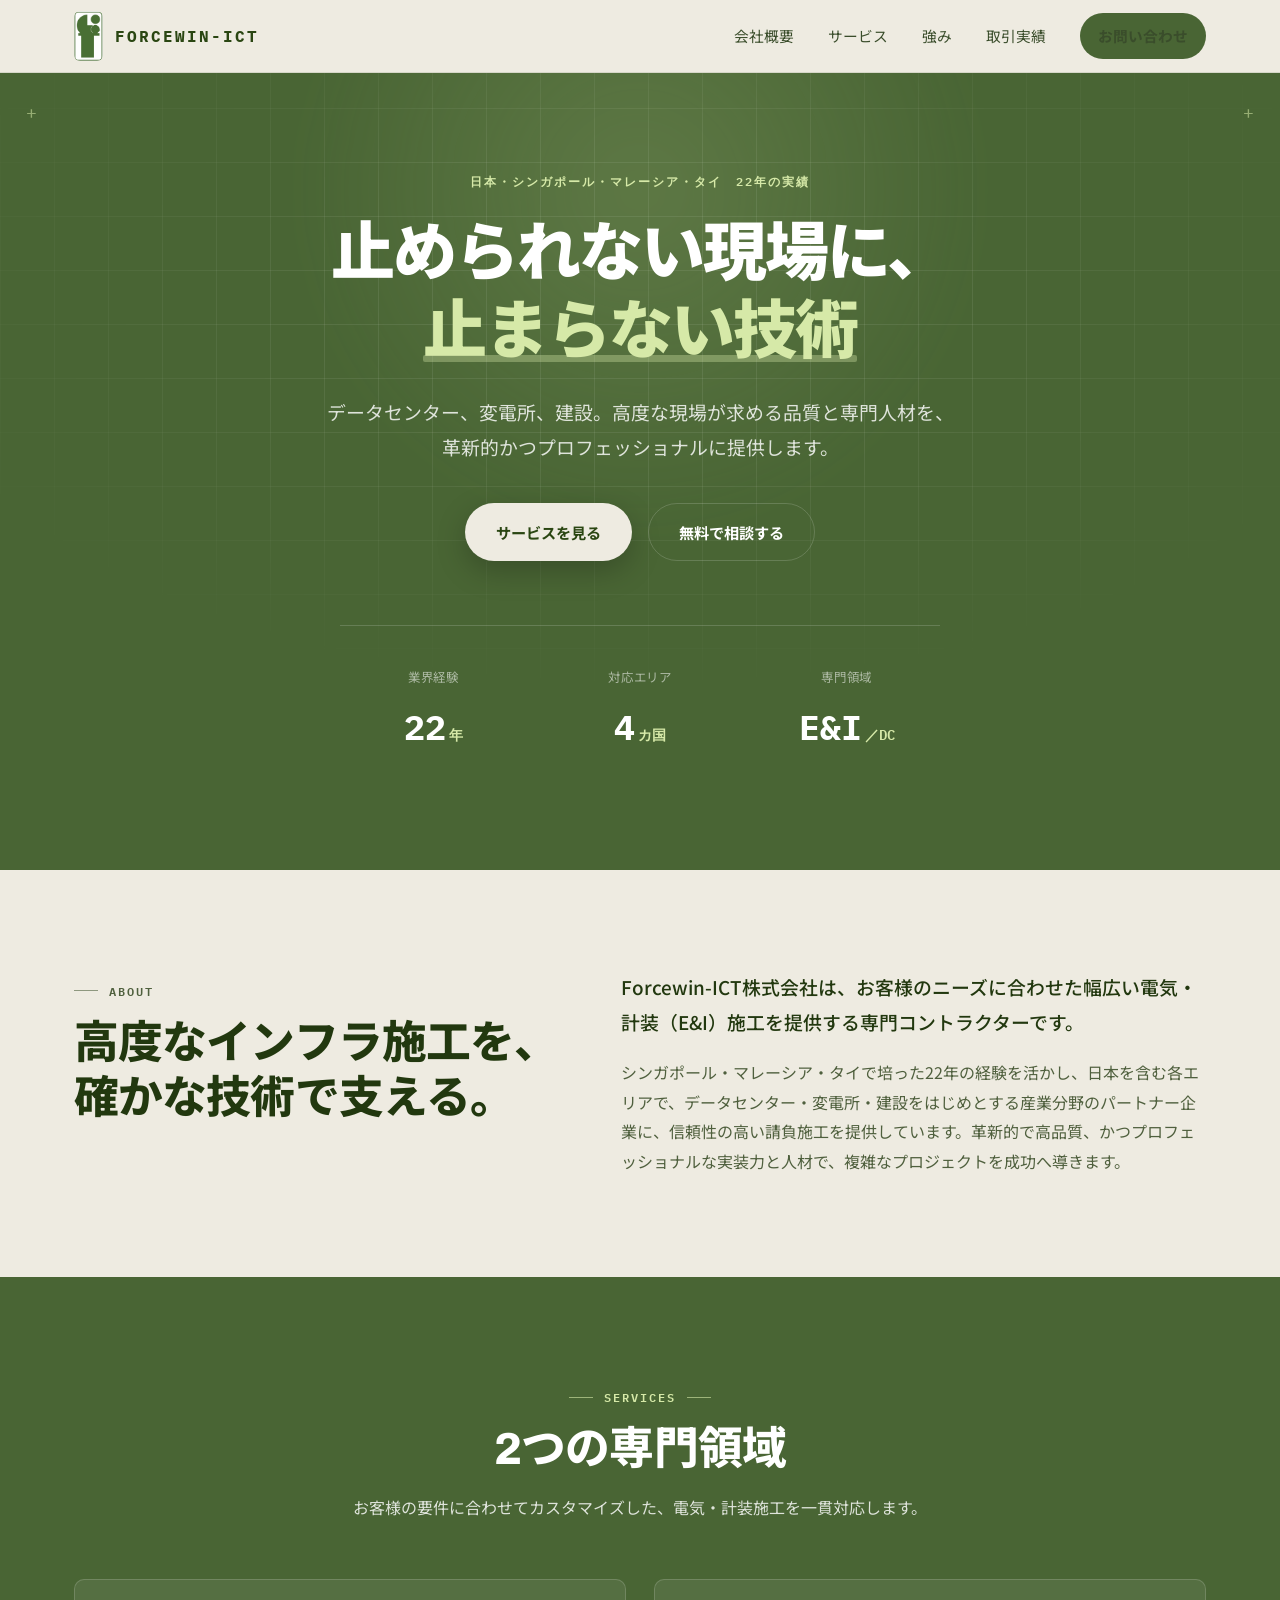
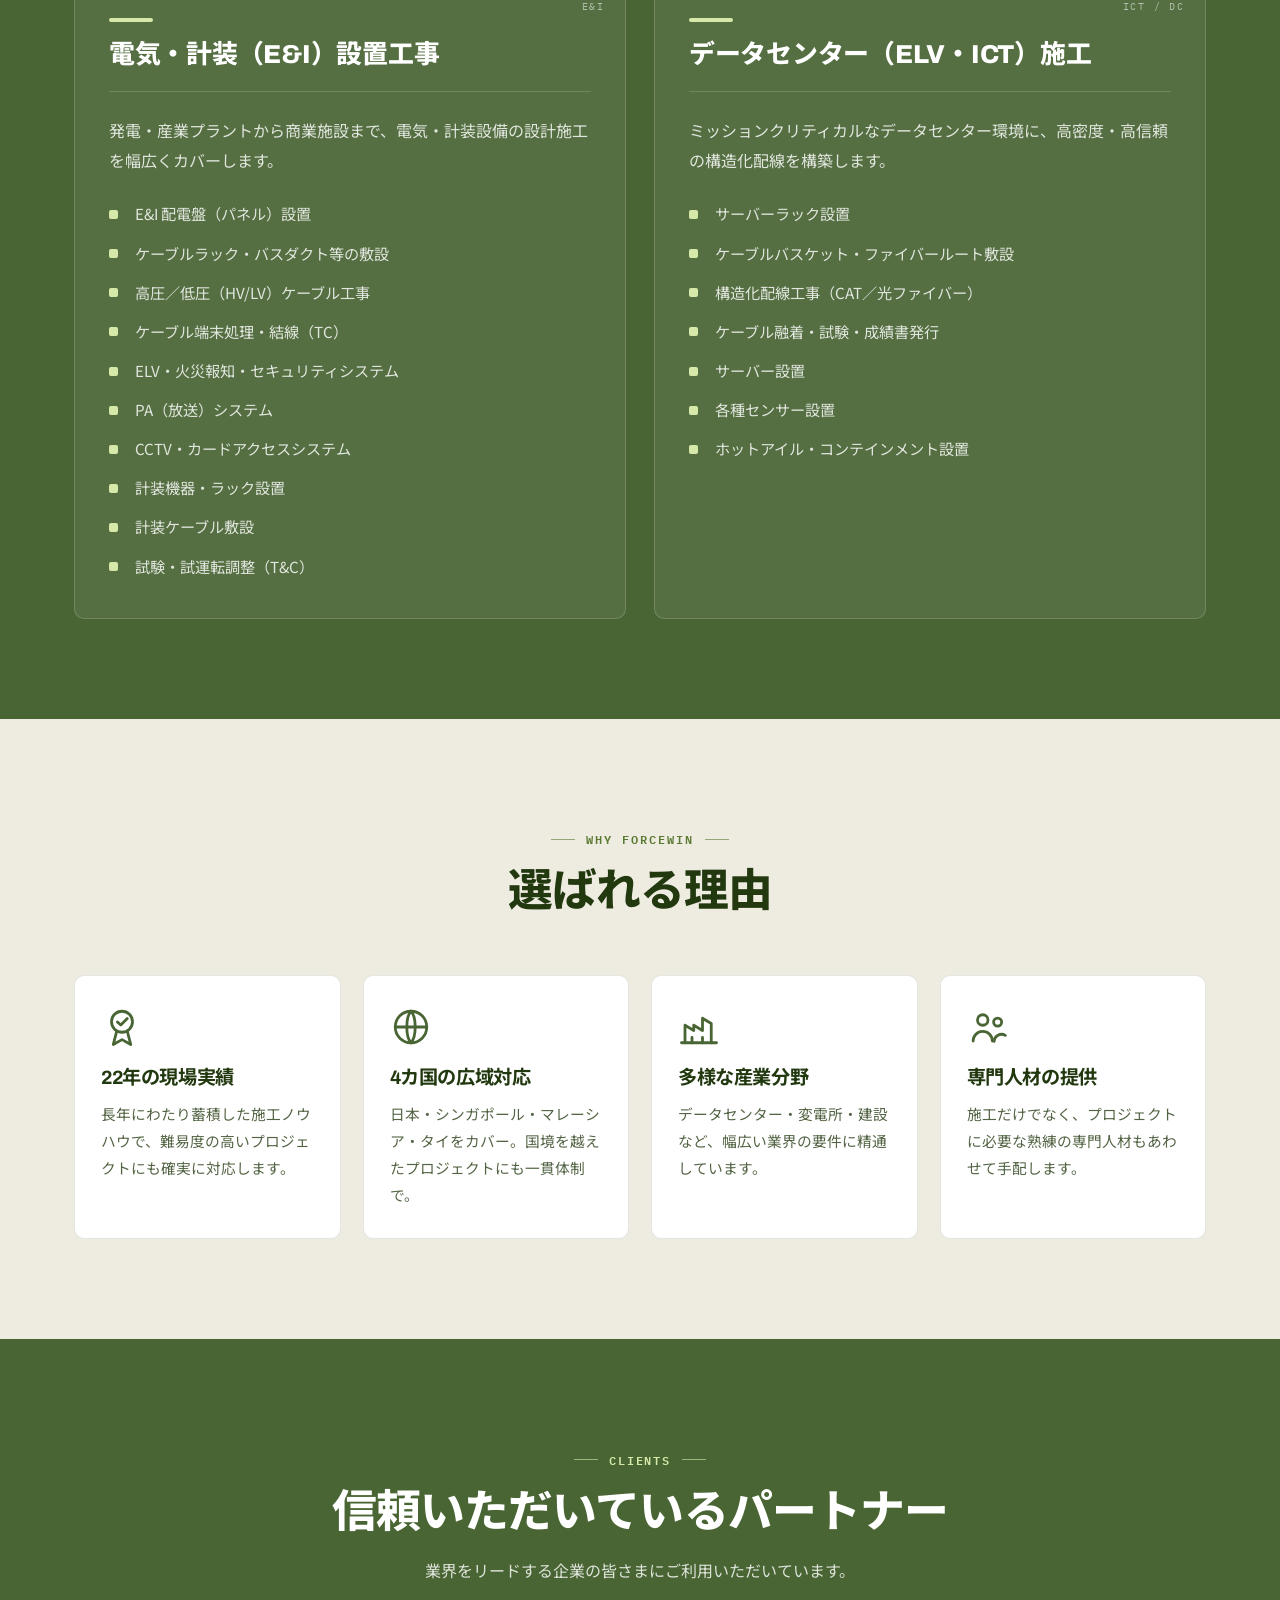
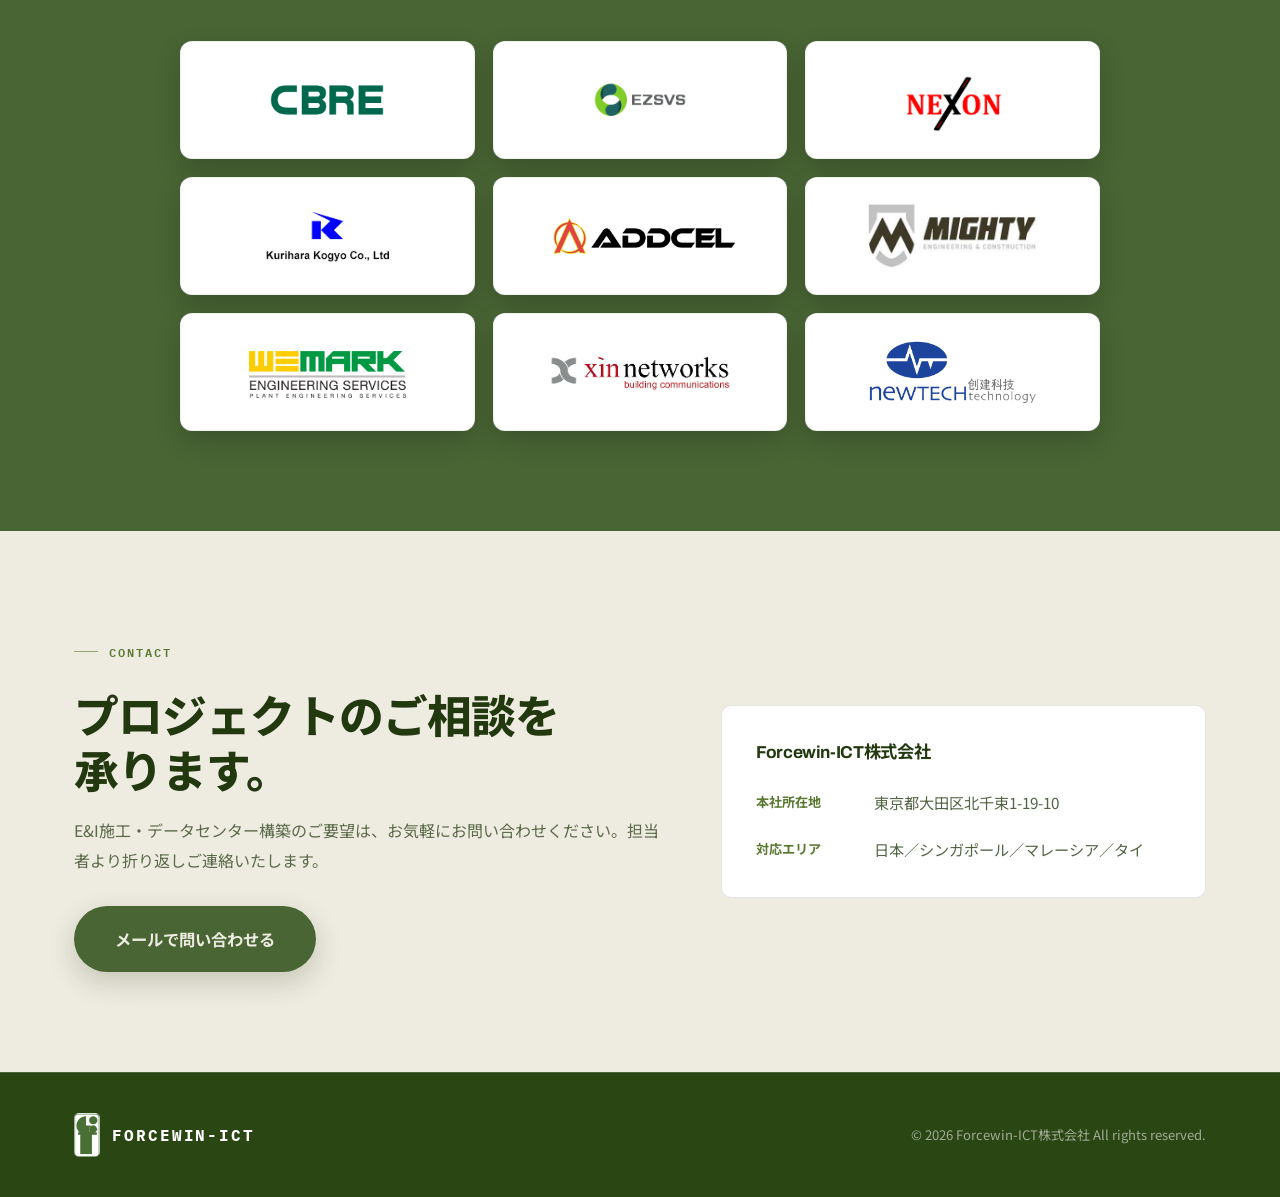
==== docs/index.html @ 09395b2f "サイト本体を docs/ に移動（Pages公開元の分離） - サイト一式（index.html / CNAME / robots.txt / sitemap.xml / .nojekyll / as" ====
<!DOCTYPE html>
<html lang="ja">
<head>
<meta charset="UTF-8" />
<meta name="viewport" content="width=device-width, initial-scale=1.0" />
<title>Forcewin｜電気・計装（E&I）／データセンター施工 - 信頼の電気計装ソリューション</title>
<meta name="description" content="Forcewin-ICT株式会社は、日本・シンガポール・マレーシア・タイで事業を展開する、22年の実績を持つ電気・計装（E&I）専門コントラクター。データセンター、変電所、建設分野に高品質な施工と人材を提供します。" />
<meta name="theme-color" content="#eeebe1" />
<link rel="icon" type="image/png" href="assets/img/favicon.png" />

<!-- Open Graph -->
<meta property="og:type" content="website" />
<meta property="og:title" content="Forcewin｜電気・計装（E&I）／データセンター施工" />
<meta property="og:description" content="22年の実績。シンガポール・マレーシア・タイで信頼される電気・計装（E&I）／データセンター施工パートナー。" />
<meta property="og:locale" content="ja_JP" />
<meta property="og:url" content="https://forcewin-ict.jp/" />
<link rel="canonical" href="https://forcewin-ict.jp/" />

<link rel="preconnect" href="https://fonts.googleapis.com" />
<link rel="preconnect" href="https://fonts.gstatic.com" crossorigin />
<link href="https://fonts.googleapis.com/css2?family=Archivo:wght@600;700;800;900&family=IBM+Plex+Mono:wght@400;500;600&family=Noto+Sans+JP:wght@400;500;700;900&display=swap" rel="stylesheet" />
<link rel="stylesheet" href="assets/css/styles.css" />
</head>
<body>

<!-- Header -->
<header class="site-header" id="siteHeader">
  <div class="container header-inner">
    <a href="#top" class="brand" aria-label="Forcewin-ICT株式会社 ホーム">
      <img class="brand-logo" src="assets/img/logo.png" alt="" aria-hidden="true" />
      <span class="brand-text">FORCEWIN-ICT</span>
    </a>
    <nav class="nav" aria-label="メインナビゲーション">
      <a href="#about">会社概要</a>
      <a href="#services">サービス</a>
      <a href="#strengths">強み</a>
      <a href="#clients">取引実績</a>
      <a href="#contact" class="nav-cta">お問い合わせ</a>
    </nav>
    <button class="menu-toggle" id="menuToggle" aria-label="メニューを開く" aria-expanded="false">
      <span></span><span></span><span></span>
    </button>
  </div>
  <nav class="mobile-nav" id="mobileNav" aria-label="モバイルナビゲーション">
    <a href="#about">会社概要</a>
    <a href="#services">サービス</a>
    <a href="#strengths">強み</a>
    <a href="#clients">取引実績</a>
    <a href="#contact">お問い合わせ</a>
  </nav>
</header>

<main id="top">

  <!-- Hero -->
  <section class="hero">
    <div class="hero-grid" aria-hidden="true"></div>
    <div class="hero-glow" aria-hidden="true"></div>
    <div class="container hero-inner">
      <p class="eyebrow reveal">日本・シンガポール・マレーシア・タイ　22年の実績</p>
      <h1 class="reveal">止められない現場に、<br><span class="accent">止まらない技術</span></h1>
      <p class="hero-lead reveal">データセンター、変電所、建設。高度な現場が求める品質と専門人材を、革新的かつプロフェッショナルに提供します。</p>
      <div class="hero-actions reveal">
        <a href="#services" class="btn btn-primary">サービスを見る</a>
        <a href="#contact" class="btn btn-ghost">無料で相談する</a>
      </div>
      <dl class="hero-stats reveal">
        <div><dt>業界経験</dt><dd><span data-count="22">0</span><small>年</small></dd></div>
        <div><dt>対応エリア</dt><dd><span data-count="4">0</span><small>カ国</small></dd></div>
        <div><dt>専門領域</dt><dd>E&amp;I<small>／DC</small></dd></div>
      </dl>
    </div>
  </section>

  <!-- About -->
  <section class="section section-cream" id="about">
    <div class="container about-grid">
      <div class="reveal">
        <p class="section-label">About</p>
        <h2>高度なインフラ施工を、<br>確かな技術で支える。</h2>
      </div>
      <div class="reveal">
        <p class="lead-text">Forcewin-ICT株式会社は、お客様のニーズに合わせた幅広い電気・計装（E&amp;I）施工を提供する専門コントラクターです。</p>
        <p>シンガポール・マレーシア・タイで培った22年の経験を活かし、日本を含む各エリアで、データセンター・変電所・建設をはじめとする産業分野のパートナー企業に、信頼性の高い請負施工を提供しています。革新的で高品質、かつプロフェッショナルな実装力と人材で、複雑なプロジェクトを成功へ導きます。</p>
      </div>
    </div>
  </section>

  <!-- Services -->
  <section class="section" id="services">
    <div class="container">
      <div class="section-head reveal">
        <p class="section-label">Services</p>
        <h2>2つの専門領域</h2>
        <p class="section-sub">お客様の要件に合わせてカスタマイズした、電気・計装施工を一貫対応します。</p>
      </div>

      <div class="services-grid">
        <article class="service-card reveal" data-tag="E&amp;I">
          <div class="service-head">
            <h3>電気・計装（E&amp;I）設置工事</h3>
          </div>
          <p class="service-desc">発電・産業プラントから商業施設まで、電気・計装設備の設計施工を幅広くカバーします。</p>
          <ul class="feature-list">
            <li>E&amp;I 配電盤（パネル）設置</li>
            <li>ケーブルラック・バスダクト等の敷設</li>
            <li>高圧／低圧（HV/LV）ケーブル工事</li>
            <li>ケーブル端末処理・結線（TC）</li>
            <li>ELV・火災報知・セキュリティシステム</li>
            <li>PA（放送）システム</li>
            <li>CCTV・カードアクセスシステム</li>
            <li>計装機器・ラック設置</li>
            <li>計装ケーブル敷設</li>
            <li>試験・試運転調整（T&amp;C）</li>
          </ul>
        </article>

        <article class="service-card reveal" data-tag="ICT / DC">
          <div class="service-head">
            <h3>データセンター（ELV・ICT）施工</h3>
          </div>
          <p class="service-desc">ミッションクリティカルなデータセンター環境に、高密度・高信頼の構造化配線を構築します。</p>
          <ul class="feature-list">
            <li>サーバーラック設置</li>
            <li>ケーブルバスケット・ファイバールート敷設</li>
            <li>構造化配線工事（CAT／光ファイバー）</li>
            <li>ケーブル融着・試験・成績書発行</li>
            <li>サーバー設置</li>
            <li>各種センサー設置</li>
            <li>ホットアイル・コンテインメント設置</li>
          </ul>
        </article>
      </div>
    </div>
  </section>

  <!-- Strengths -->
  <section class="section section-cream" id="strengths">
    <div class="container">
      <div class="section-head reveal">
        <p class="section-label">Why Forcewin</p>
        <h2>選ばれる理由</h2>
      </div>
      <div class="strength-grid">
        <div class="strength-card reveal">
          <span class="strength-icon" aria-hidden="true">
            <svg viewBox="0 0 24 24" fill="none" stroke="currentColor" stroke-width="1.6" stroke-linecap="round" stroke-linejoin="round">
              <circle cx="12" cy="9" r="6"/>
              <path d="M9 14.4 7 22l5-2.8L17 22l-2-7.6"/>
              <path d="M9.4 9.1l1.9 1.8L15 7.2"/>
            </svg>
          </span>
          <h3>22年の現場実績</h3>
          <p>長年にわたり蓄積した施工ノウハウで、難易度の高いプロジェクトにも確実に対応します。</p>
        </div>
        <div class="strength-card reveal">
          <span class="strength-icon" aria-hidden="true">
            <svg viewBox="0 0 24 24" fill="none" stroke="currentColor" stroke-width="1.6" stroke-linecap="round" stroke-linejoin="round">
              <circle cx="12" cy="12" r="9"/>
              <path d="M3 12h18"/>
              <path d="M12 3c3.2 3.4 3.2 14.6 0 18M12 3c-3.2 3.4-3.2 14.6 0 18"/>
            </svg>
          </span>
          <h3>4カ国の広域対応</h3>
          <p>日本・シンガポール・マレーシア・タイをカバー。国境を越えたプロジェクトにも一貫体制で。</p>
        </div>
        <div class="strength-card reveal">
          <span class="strength-icon" aria-hidden="true">
            <svg viewBox="0 0 24 24" fill="none" stroke="currentColor" stroke-width="1.6" stroke-linecap="round" stroke-linejoin="round">
              <path d="M2 21h20"/>
              <path d="M4 21V11l5 3V11l5 3V7l5 3v11"/>
              <path d="M8 21v-3M14 21v-3"/>
            </svg>
          </span>
          <h3>多様な産業分野</h3>
          <p>データセンター・変電所・建設など、幅広い業界の要件に精通しています。</p>
        </div>
        <div class="strength-card reveal">
          <span class="strength-icon" aria-hidden="true">
            <svg viewBox="0 0 24 24" fill="none" stroke="currentColor" stroke-width="1.6" stroke-linecap="round" stroke-linejoin="round">
              <circle cx="9" cy="8" r="3"/>
              <path d="M3.5 20a5.5 5.5 0 0 1 11 0"/>
              <circle cx="17.5" cy="9.2" r="2.3"/>
              <path d="M15.5 20.2a4.2 4.2 0 0 1 6.4-3.4"/>
            </svg>
          </span>
          <h3>専門人材の提供</h3>
          <p>施工だけでなく、プロジェクトに必要な熟練の専門人材もあわせて手配します。</p>
        </div>
      </div>
    </div>
  </section>

  <!-- Clients -->
  <section class="section" id="clients">
    <div class="container">
      <div class="section-head reveal">
        <p class="section-label">Clients</p>
        <h2>信頼いただいているパートナー</h2>
        <p class="section-sub">業界をリードする企業の皆さまにご利用いただいています。</p>
      </div>
      <ul class="client-grid reveal">
        <li><img src="assets/img/clients/cbre.jpg" alt="CBRE" loading="lazy" /></li>
        <li><img src="assets/img/clients/ezsvs.png" alt="EZSVS" loading="lazy" /></li>
        <li><img src="assets/img/clients/nexon.png" alt="Nexon Engineering" loading="lazy" /></li>
        <li><img src="assets/img/clients/kurihara.png" alt="Kurihara" loading="lazy" /></li>
        <li><img src="assets/img/clients/addcel.webp" alt="Addcel" loading="lazy" /></li>
        <li><img src="assets/img/clients/mighty.jpeg" alt="Mighty Engineering Construction" loading="lazy" /></li>
        <li><img src="assets/img/clients/logo-engineering.png" alt="Logo Engineering" loading="lazy" /></li>
        <li><img src="assets/img/clients/xin-networks.png" alt="Xin Networks" loading="lazy" /></li>
        <li><img src="assets/img/clients/newtech.png" alt="NewTech Technology" loading="lazy" /></li>
      </ul>
    </div>
  </section>

  <!-- CTA / Contact -->
  <section class="section section-cream" id="contact">
    <div class="container cta-inner">
      <div class="reveal">
        <p class="section-label">Contact</p>
        <h2>プロジェクトのご相談を<br>承ります。</h2>
        <p class="section-sub">E&amp;I施工・データセンター構築のご要望は、お気軽にお問い合わせください。担当者より折り返しご連絡いたします。</p>
        <a href="mailto:info@forcewin.com.sg" class="btn btn-primary btn-lg">メールで問い合わせる</a>
      </div>
      <div class="company-card reveal">
        <h3>Forcewin-ICT株式会社</h3>
        <dl class="info-list">
          <div><dt>本社所在地</dt><dd>東京都大田区北千束1-19-10</dd></div>
          <div><dt>対応エリア</dt><dd>日本／シンガポール／マレーシア／タイ</dd></div>
        </dl>
      </div>
    </div>
  </section>

</main>

<footer class="site-footer">
  <div class="container footer-inner">
    <div class="brand brand-footer">
      <img class="brand-logo brand-logo-sm" src="assets/img/logo.png" alt="" aria-hidden="true" />
      <span class="brand-text">FORCEWIN-ICT</span>
    </div>
    <p class="copyright">© <span id="year"></span> Forcewin-ICT株式会社 All rights reserved.</p>
  </div>
</footer>

<script src="assets/js/script.js"></script>
</body>
</html>
---- docs/assets/css/styles.css ----
/* ===== Forcewin ICT — green theme (matches original #496534) ===== */
:root{
  --bg:#496534;            /* original site background green */
  --bg-soft:#3d5429;       /* darker green — alternating sections */
  --bg-deep:#2a4612;       /* deepest green (original tertiary) */
  --surface:rgba(255,255,255,.07);
  --surface-hover:rgba(255,255,255,.11);
  --ink:#ffffff;
  --ink-soft:rgba(255,255,255,.82);
  --ink-dim:rgba(255,255,255,.55);
  --line:rgba(255,255,255,.16);
  --cream:#eeebe1;
  --accent:#d6e9a8;        /* light lime accent */
  --accent-ink:#2a4612;    /* dark green text on cream buttons */
  --accent-glow:rgba(214,233,168,.30);
  --maxw:1180px;
  --radius:10px;
  --ease:cubic-bezier(.22,.61,.36,1);
  --font-display:"Archivo","Noto Sans JP",sans-serif;
  --font-mono:"IBM Plex Mono",ui-monospace,monospace;
  --font-body:"Noto Sans JP",system-ui,-apple-system,sans-serif;
}

*{box-sizing:border-box;margin:0;padding:0}
html{scroll-behavior:smooth}
body{
  font-family:var(--font-body);
  background:var(--bg);
  color:var(--ink);
  line-height:1.85;
  -webkit-font-smoothing:antialiased;
  overflow-x:hidden;
}
a{color:inherit;text-decoration:none}
img{max-width:100%;display:block}

.container{max-width:var(--maxw);margin:0 auto;padding:0 24px}

h1,h2,h3{font-family:var(--font-display);line-height:1.22;font-weight:800;letter-spacing:-.02em}
h2{font-size:clamp(1.8rem,3.6vw,2.8rem)}
h3{font-size:1.2rem;font-weight:700}

.accent{color:var(--accent)}

/* ---------- Brand logo (real image, white background) ---------- */
.brand-logo{
  height:50px;width:auto;flex:none;display:block;
  background:#fff;border-radius:6px;
}
.brand-logo-sm{height:44px;border-radius:5px}

/* ---------- Header ---------- */
.site-header{
  position:fixed;top:0;left:0;right:0;z-index:100;
  background:var(--cream);
  border-bottom:1px solid rgba(42,70,18,.12);
  transition:box-shadow .35s var(--ease);
}
.site-header.scrolled{box-shadow:0 6px 24px rgba(0,0,0,.16)}
/* header sits on cream → nav uses dark green for contrast */
.site-header .brand-text{color:#2a4612}
.site-header .brand-text small{color:#496534}
.header-inner{display:flex;align-items:center;justify-content:space-between;height:72px}
.brand{display:flex;align-items:center;gap:12px}
.brand-text{
  font-family:var(--font-mono);font-weight:700;font-size:1.02rem;
  letter-spacing:.12em;line-height:1;color:var(--ink);white-space:nowrap;
}

.nav{display:flex;align-items:center;gap:34px}
.nav a{font-size:.92rem;color:#3a4d2b;transition:color .2s;position:relative}
.nav a:not(.nav-cta)::after{
  content:"";position:absolute;left:0;bottom:-6px;width:0;height:2px;
  background:#496534;transition:width .3s var(--ease);
}
.nav a:not(.nav-cta):hover{color:#1f3a0e}
.nav a:not(.nav-cta):hover::after{width:100%}
.nav-cta{
  background:#496534;color:var(--cream);font-weight:700;
  padding:9px 18px;border-radius:999px;transition:transform .2s,box-shadow .2s,background .2s;
}
.nav-cta:hover{transform:translateY(-2px);background:#3a5320;box-shadow:0 8px 22px rgba(42,70,18,.3)}

.menu-toggle{display:none;flex-direction:column;gap:5px;background:none;border:0;cursor:pointer;padding:8px}
.menu-toggle span{width:24px;height:2px;background:#2a4612;transition:.3s var(--ease)}
.menu-toggle[aria-expanded="true"] span:nth-child(1){transform:translateY(7px) rotate(45deg)}
.menu-toggle[aria-expanded="true"] span:nth-child(2){opacity:0}
.menu-toggle[aria-expanded="true"] span:nth-child(3){transform:translateY(-7px) rotate(-45deg)}

.mobile-nav{
  display:none;flex-direction:column;background:var(--cream);
  border-top:1px solid rgba(42,70,18,.12);overflow:hidden;max-height:0;transition:max-height .4s var(--ease);
}
.mobile-nav.open{max-height:340px}
.mobile-nav a{padding:16px 24px;border-bottom:1px solid rgba(42,70,18,.1);color:#2a4612}

/* ---------- Hero ---------- */
.hero{position:relative;padding:170px 0 110px;overflow:hidden}
.hero-grid{
  position:absolute;inset:0;
  background-image:linear-gradient(var(--line) 1px,transparent 1px),
                   linear-gradient(90deg,var(--line) 1px,transparent 1px);
  background-size:54px 54px;
  mask-image:radial-gradient(ellipse 80% 60% at 50% 35%,#000 30%,transparent 75%);
  opacity:.5;
}
.hero-glow{
  position:absolute;top:-200px;left:50%;transform:translateX(-50%);
  width:780px;height:780px;border-radius:50%;
  background:radial-gradient(circle,rgba(214,233,168,.22),transparent 62%);
  filter:blur(34px);opacity:.7;pointer-events:none;
}
.hero-inner{position:relative;text-align:center;max-width:880px}
.eyebrow{
  font-family:var(--font-mono);letter-spacing:.16em;font-size:.78rem;
  color:var(--accent);text-transform:uppercase;margin-bottom:22px;font-weight:600;
}
.hero h1{font-size:clamp(2.1rem,6vw,4rem);margin-bottom:24px}
.hero-lead{color:var(--ink-soft);font-size:clamp(1rem,1.8vw,1.18rem);max-width:640px;margin:0 auto 38px}
.hero-actions{display:flex;gap:16px;justify-content:center;flex-wrap:wrap;margin-bottom:64px}

.btn{
  display:inline-flex;align-items:center;justify-content:center;
  padding:14px 30px;border-radius:999px;font-weight:700;font-size:.95rem;
  transition:transform .2s var(--ease),box-shadow .2s,background .2s;cursor:pointer;border:1px solid transparent;
}
.btn-primary{background:var(--cream);color:var(--accent-ink);box-shadow:0 10px 30px rgba(0,0,0,.22)}
.btn-primary:hover{transform:translateY(-3px);box-shadow:0 16px 40px rgba(0,0,0,.32)}
.btn-ghost{border-color:var(--line);color:var(--ink)}
.btn-ghost:hover{border-color:var(--accent);color:var(--accent);transform:translateY(-3px)}
.btn-lg{padding:17px 40px;font-size:1.02rem}

.hero-stats{
  display:grid;grid-template-columns:repeat(3,1fr);gap:20px;
  max-width:600px;margin:0 auto;padding-top:40px;border-top:1px solid var(--line);
}
.hero-stats dt{font-size:.78rem;color:var(--ink-dim);letter-spacing:.06em;margin-bottom:6px}
.hero-stats dd{font-family:var(--font-mono);font-size:2.2rem;font-weight:700;color:var(--ink)}
.hero-stats dd small{font-size:.9rem;color:var(--accent);margin-left:3px;font-weight:600}

/* ---------- Sections ---------- */
.section{padding:100px 0}
.section-dark{background:var(--bg-soft)}
.section-label{
  font-family:var(--font-mono);letter-spacing:.16em;text-transform:uppercase;
  font-size:.76rem;color:var(--accent);font-weight:600;margin-bottom:14px;
}
.section-head{max-width:680px;margin:0 auto 56px;text-align:center}
.section-sub{color:var(--ink-soft);margin-top:16px}

.about-grid{display:grid;grid-template-columns:1fr 1.2fr;gap:60px;align-items:start}
.lead-text{font-size:1.18rem;font-weight:500;color:var(--ink);margin-bottom:18px}
.about-grid p:not(.lead-text){color:var(--ink-soft)}

/* ---------- Services ---------- */
.services-grid{display:grid;grid-template-columns:1fr 1fr;gap:28px}
.service-card{
  background:var(--surface);border:1px solid var(--line);border-radius:var(--radius);
  padding:38px 34px;transition:transform .35s var(--ease),border-color .35s,box-shadow .35s,background .35s;
  position:relative;overflow:hidden;
}
.service-card::before{
  content:"";position:absolute;top:0;left:0;right:0;height:3px;
  background:var(--accent);transform:scaleX(0);transform-origin:left;
  transition:transform .4s var(--ease);
}
.service-card:hover{transform:translateY(-6px);border-color:rgba(255,255,255,.34);background:var(--surface-hover);box-shadow:0 24px 50px rgba(0,0,0,.3)}
.service-card:hover::before{transform:scaleX(1)}
.service-head{position:relative;margin-bottom:24px;padding-bottom:20px;border-bottom:1px solid var(--line)}
.service-head::before{
  content:"";display:block;width:44px;height:4px;border-radius:2px;
  background:var(--accent);margin-bottom:16px;
}
.service-card h3{
  font-family:var(--font-display);font-size:clamp(1.32rem,2.3vw,1.62rem);
  font-weight:800;line-height:1.3;letter-spacing:-.01em;color:var(--ink);
}
.service-num{
  font-family:var(--font-mono);font-size:1.4rem;font-weight:700;color:var(--accent);
  border:1px solid var(--line);border-radius:10px;width:50px;height:50px;flex:none;
  display:flex;align-items:center;justify-content:center;
}
.service-desc{color:var(--ink-soft);margin-bottom:24px}
.feature-list{list-style:none;display:grid;gap:11px}
.feature-list li{position:relative;padding-left:26px;color:var(--ink-soft);font-size:.95rem}
.feature-list li::before{
  content:"";position:absolute;left:0;top:.7em;width:9px;height:9px;border-radius:2px;
  background:var(--accent);
}

/* ---------- Strengths ---------- */
.strength-grid{display:grid;grid-template-columns:repeat(4,1fr);gap:22px}
.strength-card{
  background:var(--surface);border:1px solid var(--line);border-radius:var(--radius);padding:30px 26px;
  transition:transform .3s var(--ease),border-color .3s,background .3s;
}
.strength-card:hover{transform:translateY(-5px);border-color:rgba(255,255,255,.32);background:var(--surface-hover)}
.strength-icon{display:block;margin-bottom:18px;color:#496534}
.strength-icon svg{width:42px;height:42px;display:block}
.strength-card h3{margin-bottom:10px}
.strength-card p{color:var(--ink-soft);font-size:.92rem}

/* ---------- Clients (logos on white tiles) ---------- */
.client-grid{
  list-style:none;display:grid;grid-template-columns:repeat(3,1fr);gap:18px;max-width:920px;margin:0 auto;
}
.client-grid li{
  background:#ffffff;border-radius:12px;padding:26px 22px;height:118px;
  display:flex;align-items:center;justify-content:center;
  box-shadow:0 10px 26px rgba(0,0,0,.18);transition:transform .3s var(--ease),box-shadow .3s;
}
.client-grid li:hover{transform:translateY(-4px);box-shadow:0 16px 34px rgba(0,0,0,.26)}
.client-grid img{max-height:64px;max-width:78%;width:auto;object-fit:contain;filter:saturate(1)}

/* ---------- CTA ---------- */
.section-cta{
  background:linear-gradient(180deg,var(--bg-soft),var(--bg-deep));
}
.cta-inner{display:grid;grid-template-columns:1.1fr .9fr;gap:54px;align-items:center}
.cta-inner h2{margin:14px 0 16px}
.cta-inner .section-sub{margin-bottom:30px}
.company-card{
  background:var(--surface);border:1px solid var(--line);border-radius:var(--radius);padding:34px;
}
.company-card h3{margin-bottom:22px;font-size:1.08rem;line-height:1.5}
.info-list{display:grid;gap:18px}
.info-list div{display:grid;grid-template-columns:104px 1fr;gap:14px;align-items:start}
.info-list dt{color:var(--accent);font-size:.82rem;font-weight:700;padding-top:2px}
.info-list dd{color:var(--ink-soft);font-size:.95rem}

/* ---------- Footer ---------- */
.site-footer{border-top:1px solid var(--line);padding:40px 0;background:var(--bg-deep)}
.footer-inner{display:flex;align-items:center;justify-content:space-between;gap:20px;flex-wrap:wrap}
.copyright{color:var(--ink-dim);font-size:.82rem}

/* ---------- Reveal animation ---------- */
.reveal{opacity:0;transform:translateY(28px);transition:opacity .7s var(--ease),transform .7s var(--ease)}
.reveal.in{opacity:1;transform:none}

/* ---------- Responsive ---------- */
@media (max-width:900px){
  .nav{display:none}
  .menu-toggle{display:flex}
  .mobile-nav{display:flex}
  .about-grid{grid-template-columns:1fr;gap:24px}
  .services-grid{grid-template-columns:1fr}
  .strength-grid{grid-template-columns:1fr 1fr}
  .client-grid{grid-template-columns:1fr 1fr}
  .cta-inner{grid-template-columns:1fr;gap:34px}
}
@media (max-width:560px){
  .section{padding:72px 0}
  .hero{padding:140px 0 80px}
  .strength-grid,.client-grid{grid-template-columns:1fr 1fr}
  .hero-stats{gap:10px}
  .hero-stats dd{font-size:1.7rem}
  .info-list div{grid-template-columns:1fr}
}

@media (prefers-reduced-motion:reduce){
  *{scroll-behavior:auto !important}
  .reveal{opacity:1;transform:none;transition:none}
}

/* ===== Engineering-schematic detail layer ===== */

/* blueprint-style label with technical ticks */
.section-label{display:inline-flex;align-items:center;gap:11px}
.section-label::before{content:"";width:24px;height:1px;background:currentColor;opacity:.6}
.section-head .section-label{justify-content:center}
.section-head .section-label::after{content:"";width:24px;height:1px;background:currentColor;opacity:.6}

/* crosshair registration marks framing the hero */
.hero::before,.hero::after{
  content:"+";position:absolute;top:104px;z-index:2;
  font-family:var(--font-mono);font-size:1.1rem;color:var(--accent);opacity:.55;line-height:1;
}
.hero::before{left:26px}
.hero::after{right:26px}

/* hero headline: heavier, tighter, schematic underline accent */
.hero h1{font-weight:900;letter-spacing:-.03em}
.hero h1 .accent{position:relative;white-space:nowrap}
.hero h1 .accent::after{
  content:"";position:absolute;left:0;right:0;bottom:.06em;height:.12em;
  background:var(--accent);opacity:.35;border-radius:2px;
}

/* service number block — squared industrial tag */
.service-num{border-radius:5px;letter-spacing:.02em}

/* mono micro-label on service cards (per-card via data-tag) */
.service-card{position:relative}
.service-card::after{
  content:attr(data-tag) / "";position:absolute;top:18px;right:20px;
  font-family:var(--font-mono);font-size:.62rem;letter-spacing:.18em;
  color:var(--ink-dim);text-transform:uppercase;
}

/* refine client tiles — thin keyline + corner ticks feel */
.client-grid li{position:relative;border:1px solid rgba(0,0,0,.06)}

/* section heading kicker number */
.section-head h2{position:relative}

@media (max-width:560px){
  .hero::before,.hero::after{display:none}
}

/* ===== Cream sections (alternating green / cream) ===== */
.section-cream{background:var(--cream);color:#2f3d22}
.section-cream h2,.section-cream h3{color:#22380f}
.section-cream .section-label{color:#5a7a32}
.section-cream .section-sub{color:rgba(34,56,15,.72)}
.section-cream .lead-text{color:#22380f}
.section-cream p,
.section-cream .about-grid p:not(.lead-text){color:rgba(34,56,15,.78)}

/* cards on cream → solid white with dark ink */
.section-cream .service-card,
.section-cream .strength-card,
.section-cream .company-card{
  background:#ffffff;border-color:rgba(34,56,15,.12);
}
.section-cream .service-card:hover,
.section-cream .strength-card:hover{
  background:#ffffff;border-color:rgba(34,56,15,.28);box-shadow:0 22px 46px rgba(34,56,15,.14);
}
.section-cream .service-num{color:#496534;border-color:rgba(34,56,15,.22)}
.section-cream .service-desc,
.section-cream .strength-card p,
.section-cream .feature-list li{color:rgba(34,56,15,.78)}
.section-cream .feature-list li::before,
.section-cream .service-card::before{background:#5a7a32}
.section-cream .service-card::after{color:rgba(34,56,15,.42)}
.section-cream .strength-icon{color:#496534}
.section-cream .info-list dt{color:#5a7a32}
.section-cream .info-list dd{color:rgba(34,56,15,.78)}

/* CTA button on cream → green fill */
.section-cream .btn-primary{background:#496534;color:var(--cream);box-shadow:0 10px 28px rgba(34,56,15,.2)}
.section-cream .btn-primary:hover{background:#3a5320;box-shadow:0 16px 38px rgba(34,56,15,.28)}
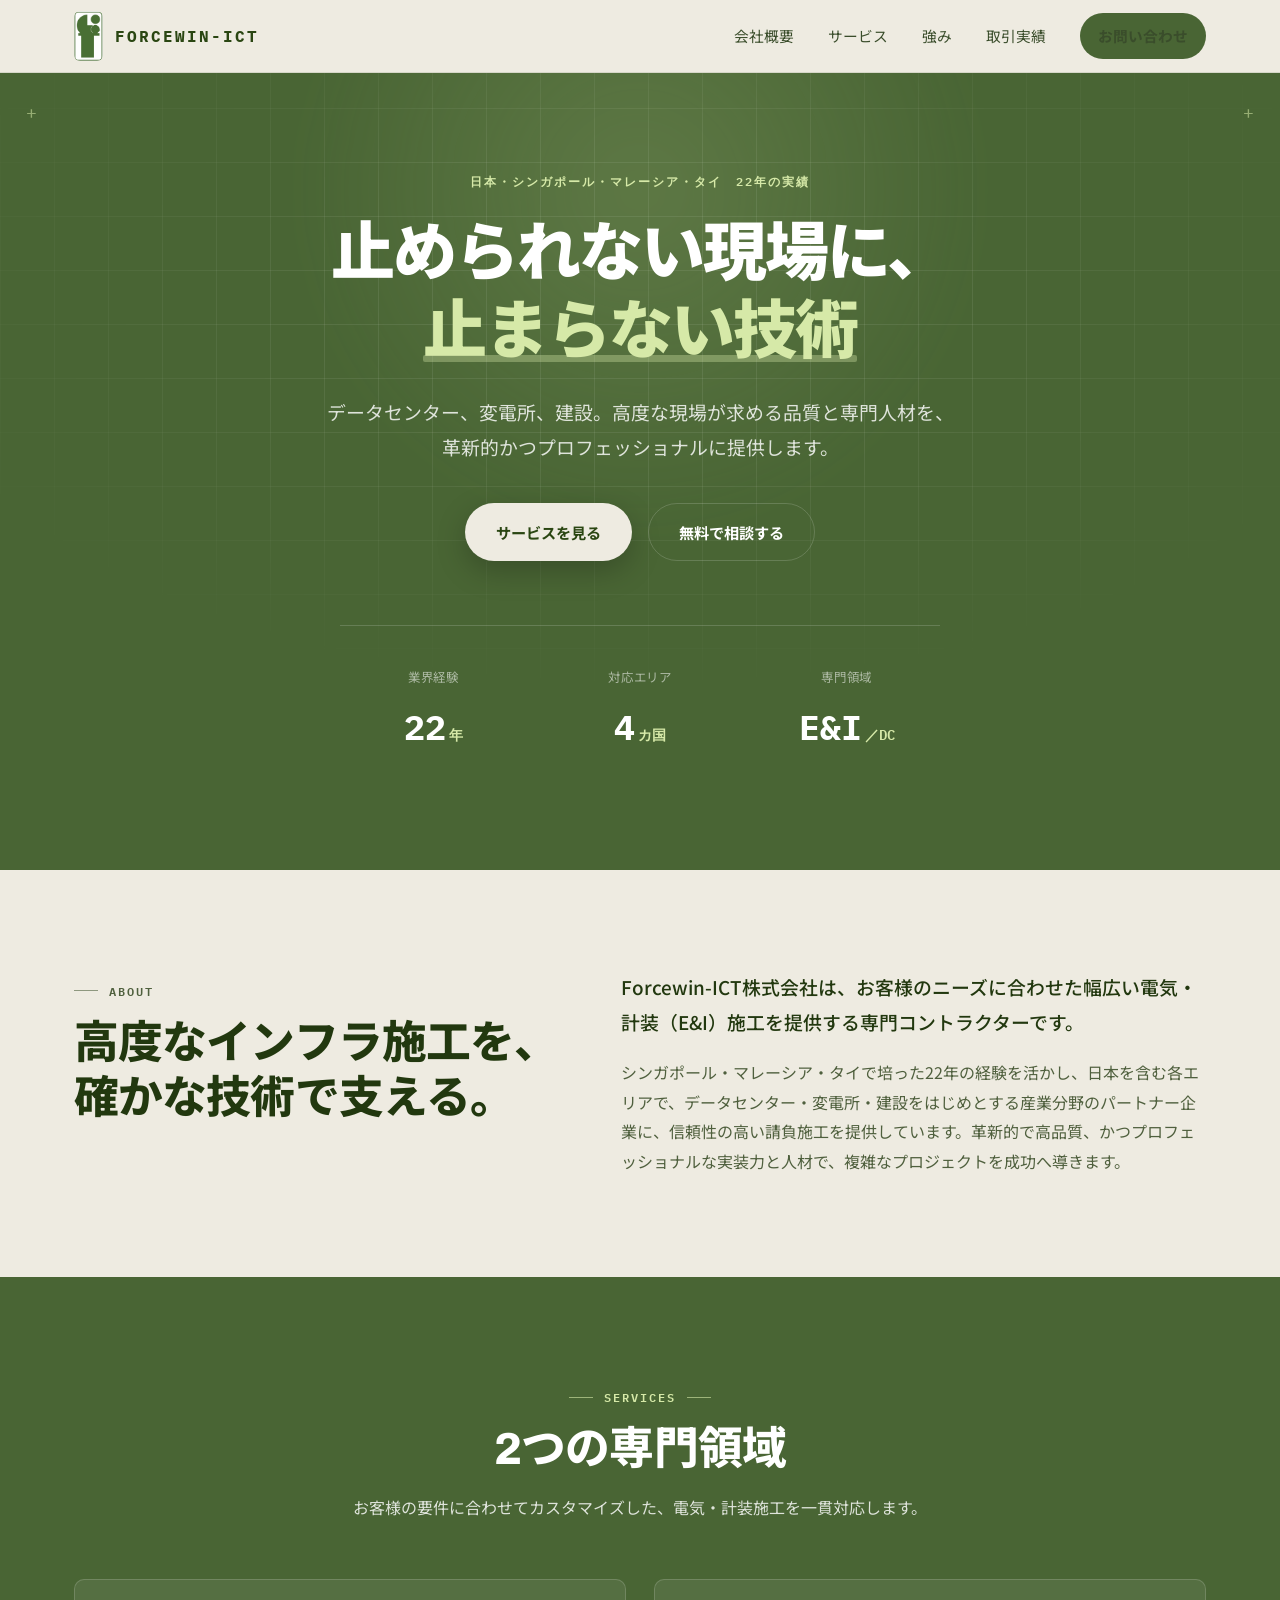
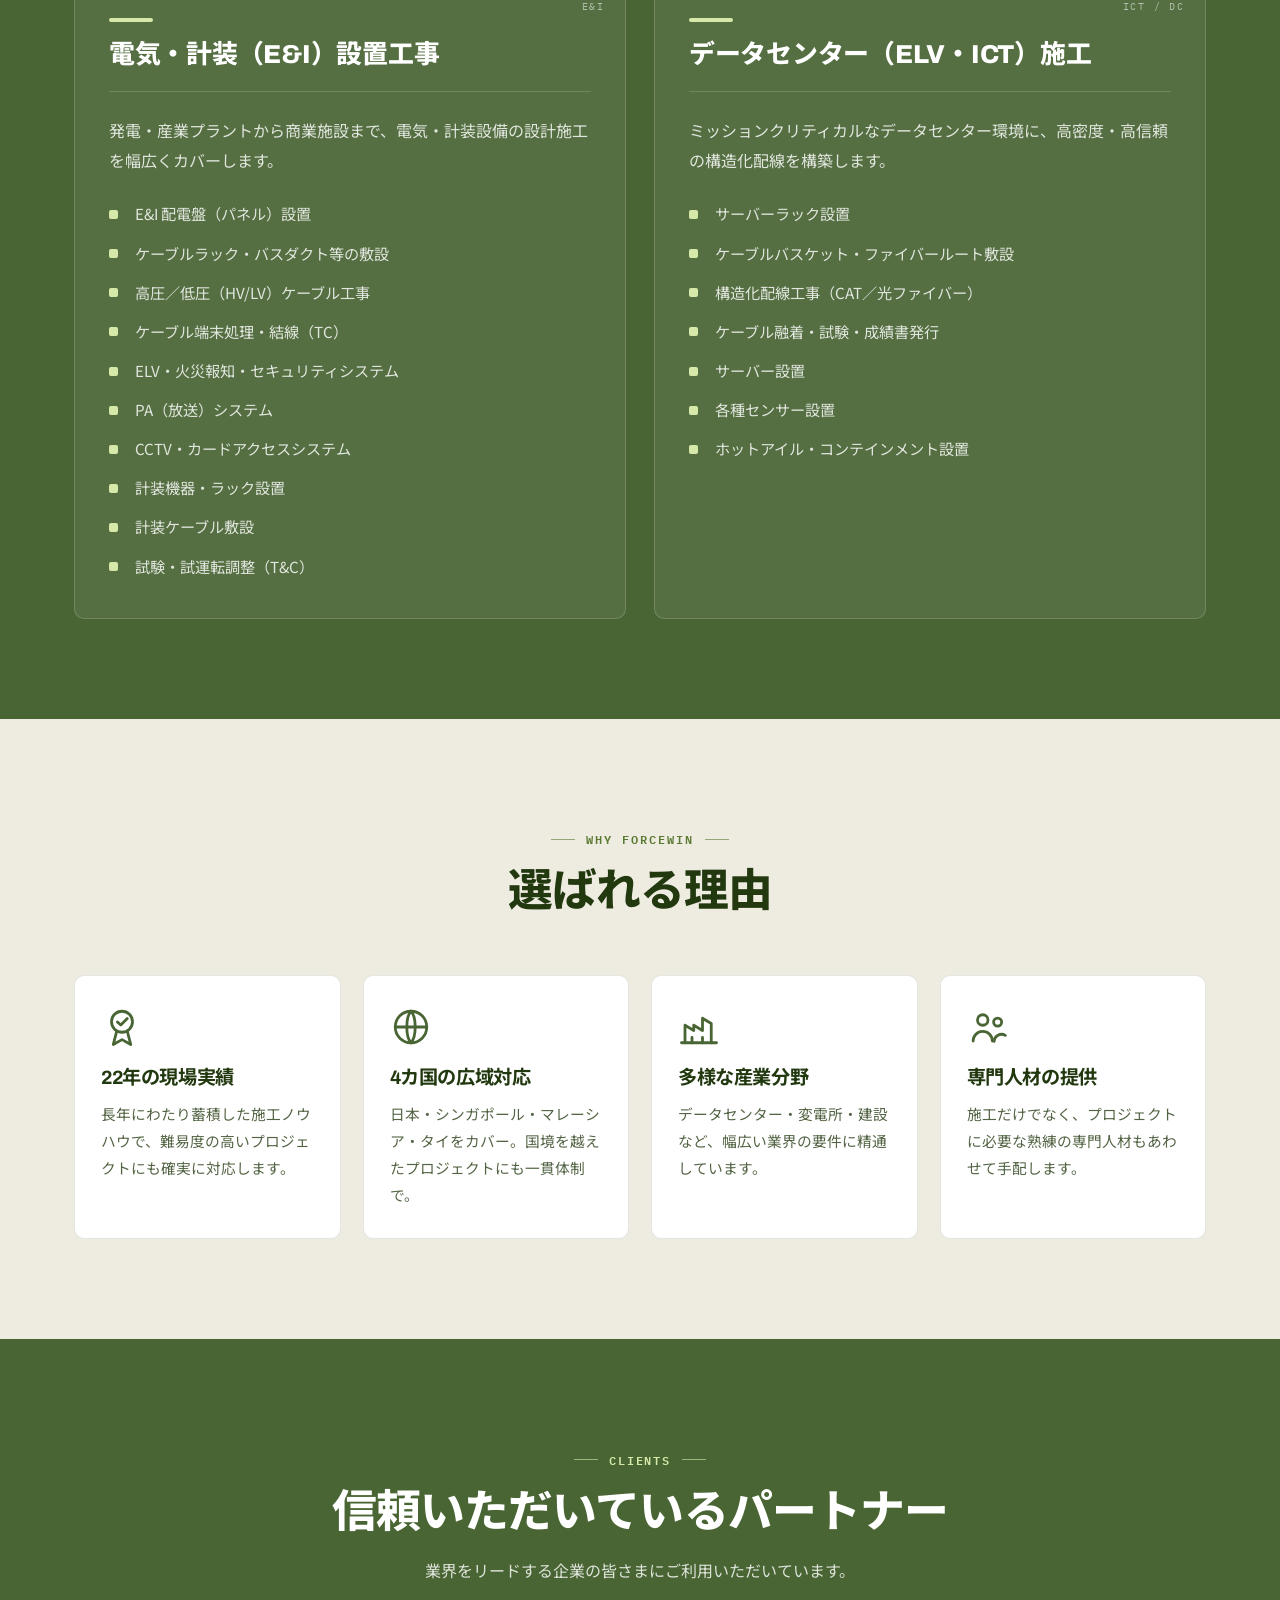
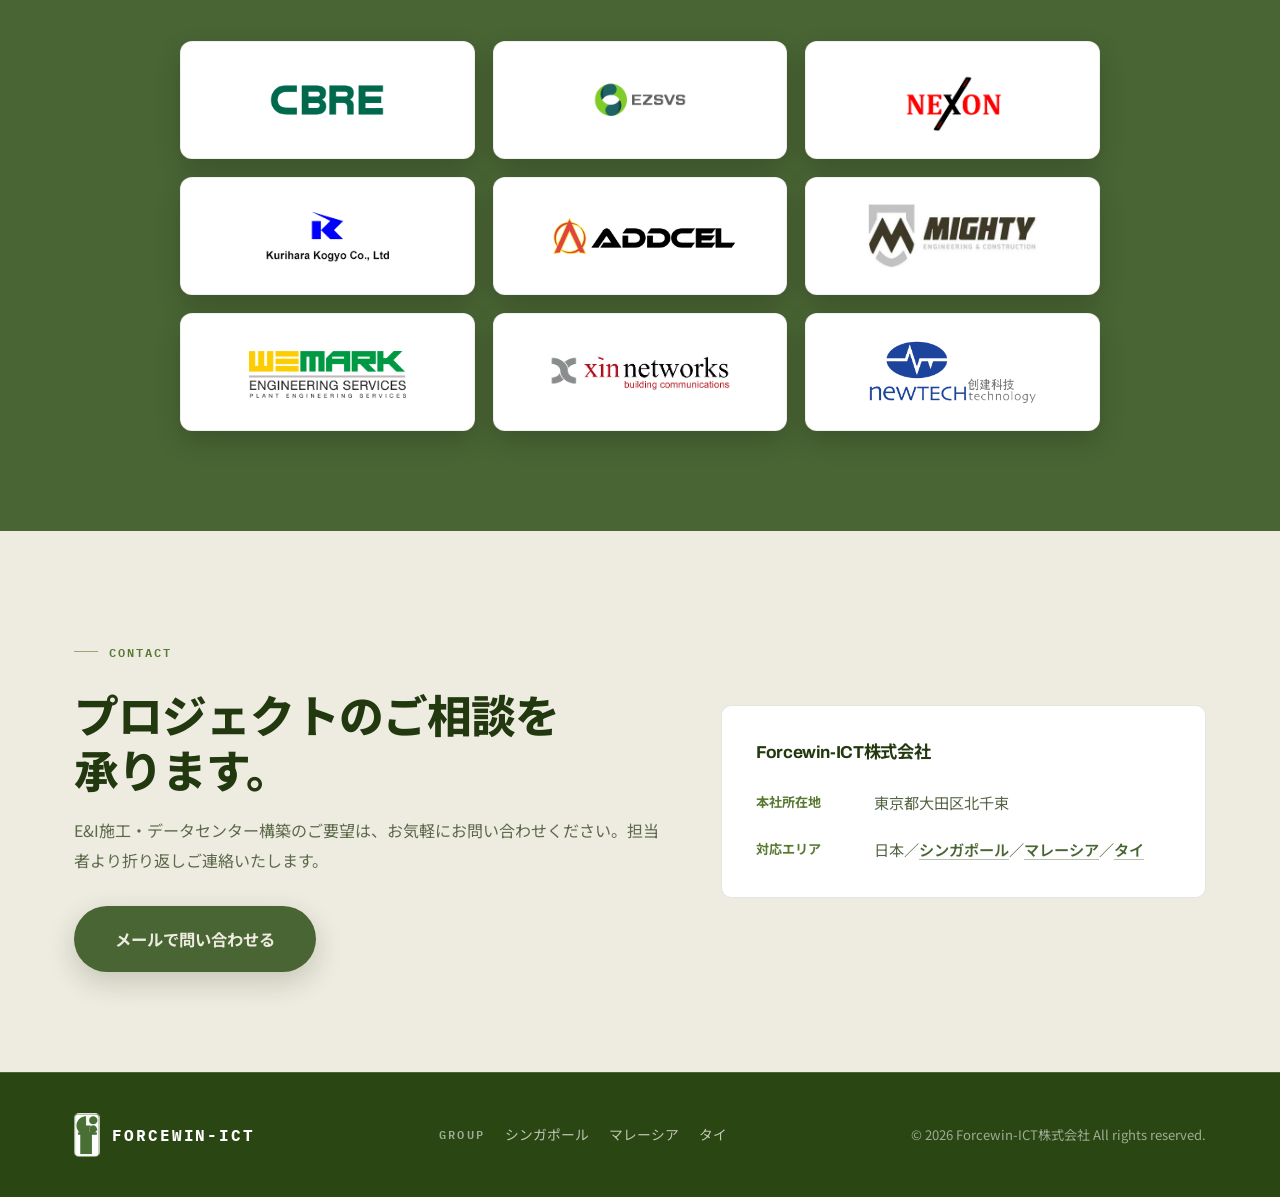
==== commit dd1f33e0: "対応エリアとフッターに海外グループサイトのリンクを追加、本社所在地を町名までに変更 - 対応エリア: シンガポール/マレーシア/タイを各国サイトへリンク - フッター: GROUPリンク（forcew" ====
--- a/docs/index.html
+++ b/docs/index.html
@@ -225,8 +225,8 @@
       <div class="company-card reveal">
         <h3>Forcewin-ICT株式会社</h3>
         <dl class="info-list">
-          <div><dt>本社所在地</dt><dd>東京都大田区北千束1-19-10</dd></div>
-          <div><dt>対応エリア</dt><dd>日本／シンガポール／マレーシア／タイ</dd></div>
+          <div><dt>本社所在地</dt><dd>東京都大田区北千束</dd></div>
+          <div><dt>対応エリア</dt><dd>日本／<a href="https://forcewin.com.sg/" target="_blank" rel="noopener">シンガポール</a>／<a href="https://forcewin.com.my/" target="_blank" rel="noopener">マレーシア</a>／<a href="https://forcewin-network.co.th/" target="_blank" rel="noopener">タイ</a></dd></div>
         </dl>
       </div>
     </div>
@@ -240,6 +240,12 @@
       <img class="brand-logo brand-logo-sm" src="assets/img/logo.png" alt="" aria-hidden="true" />
       <span class="brand-text">FORCEWIN-ICT</span>
     </div>
+    <nav class="footer-sites" aria-label="海外グループサイト">
+      <span class="footer-sites-label">GROUP</span>
+      <a href="https://forcewin.com.sg/" target="_blank" rel="noopener">シンガポール</a>
+      <a href="https://forcewin.com.my/" target="_blank" rel="noopener">マレーシア</a>
+      <a href="https://forcewin-network.co.th/" target="_blank" rel="noopener">タイ</a>
+    </nav>
     <p class="copyright">© <span id="year"></span> Forcewin-ICT株式会社 All rights reserved.</p>
   </div>
 </footer>
--- a/docs/assets/css/styles.css
+++ b/docs/assets/css/styles.css
@@ -227,10 +227,26 @@
 .info-list div{display:grid;grid-template-columns:104px 1fr;gap:14px;align-items:start}
 .info-list dt{color:var(--accent);font-size:.82rem;font-weight:700;padding-top:2px}
 .info-list dd{color:var(--ink-soft);font-size:.95rem}
+.info-list dd a{
+  color:#496534;font-weight:600;
+  text-decoration:underline;text-decoration-color:rgba(73,101,52,.4);
+  text-underline-offset:3px;transition:text-decoration-color .2s;
+}
+.info-list dd a:hover{text-decoration-color:#496534}
 
 /* ---------- Footer ---------- */
 .site-footer{border-top:1px solid var(--line);padding:40px 0;background:var(--bg-deep)}
 .footer-inner{display:flex;align-items:center;justify-content:space-between;gap:20px;flex-wrap:wrap}
+.footer-sites{display:flex;align-items:center;gap:20px;flex-wrap:wrap}
+.footer-sites-label{
+  font-family:var(--font-mono);font-size:.72rem;font-weight:600;
+  letter-spacing:.2em;color:var(--ink-dim);
+}
+.footer-sites a{
+  color:rgba(238,235,225,.78);font-size:.86rem;transition:color .2s;
+  text-underline-offset:3px;
+}
+.footer-sites a:hover{color:#fff;text-decoration:underline}
 .copyright{color:var(--ink-dim);font-size:.82rem}
 
 /* ---------- Reveal animation ---------- */
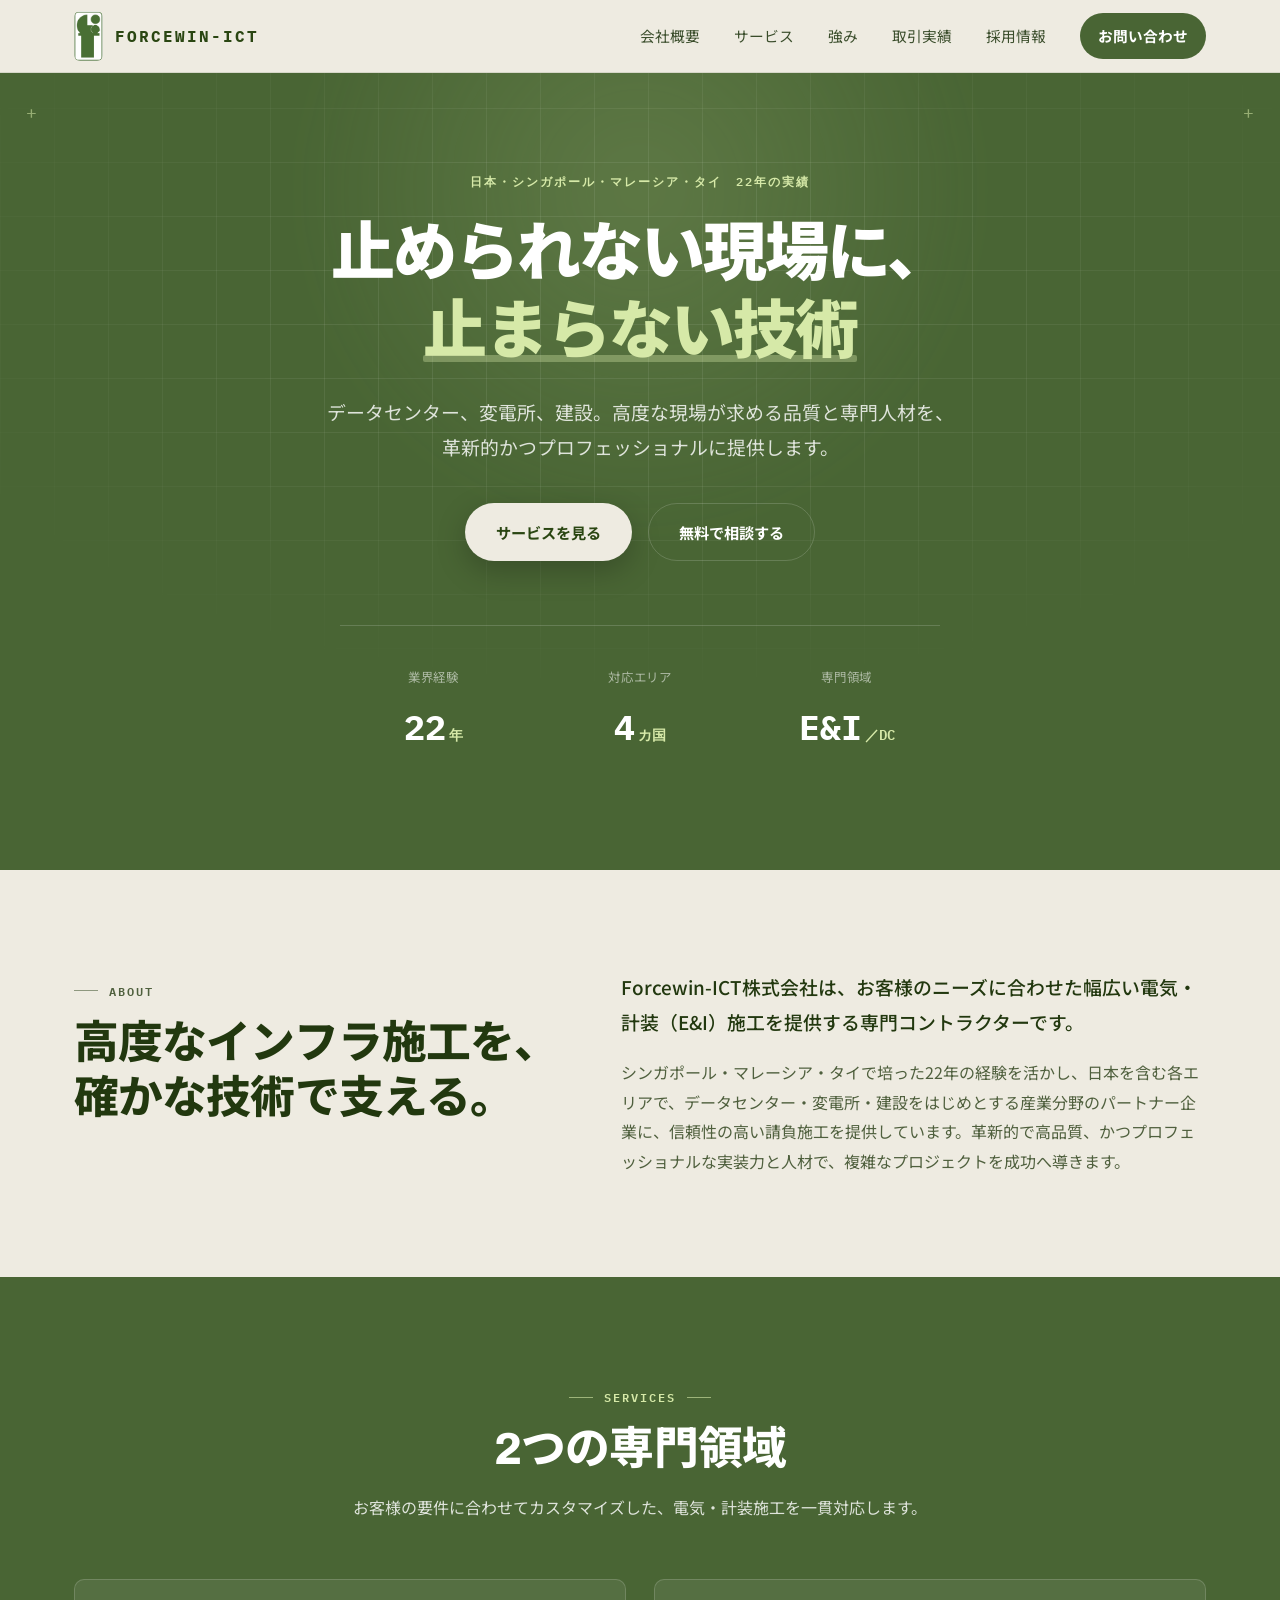
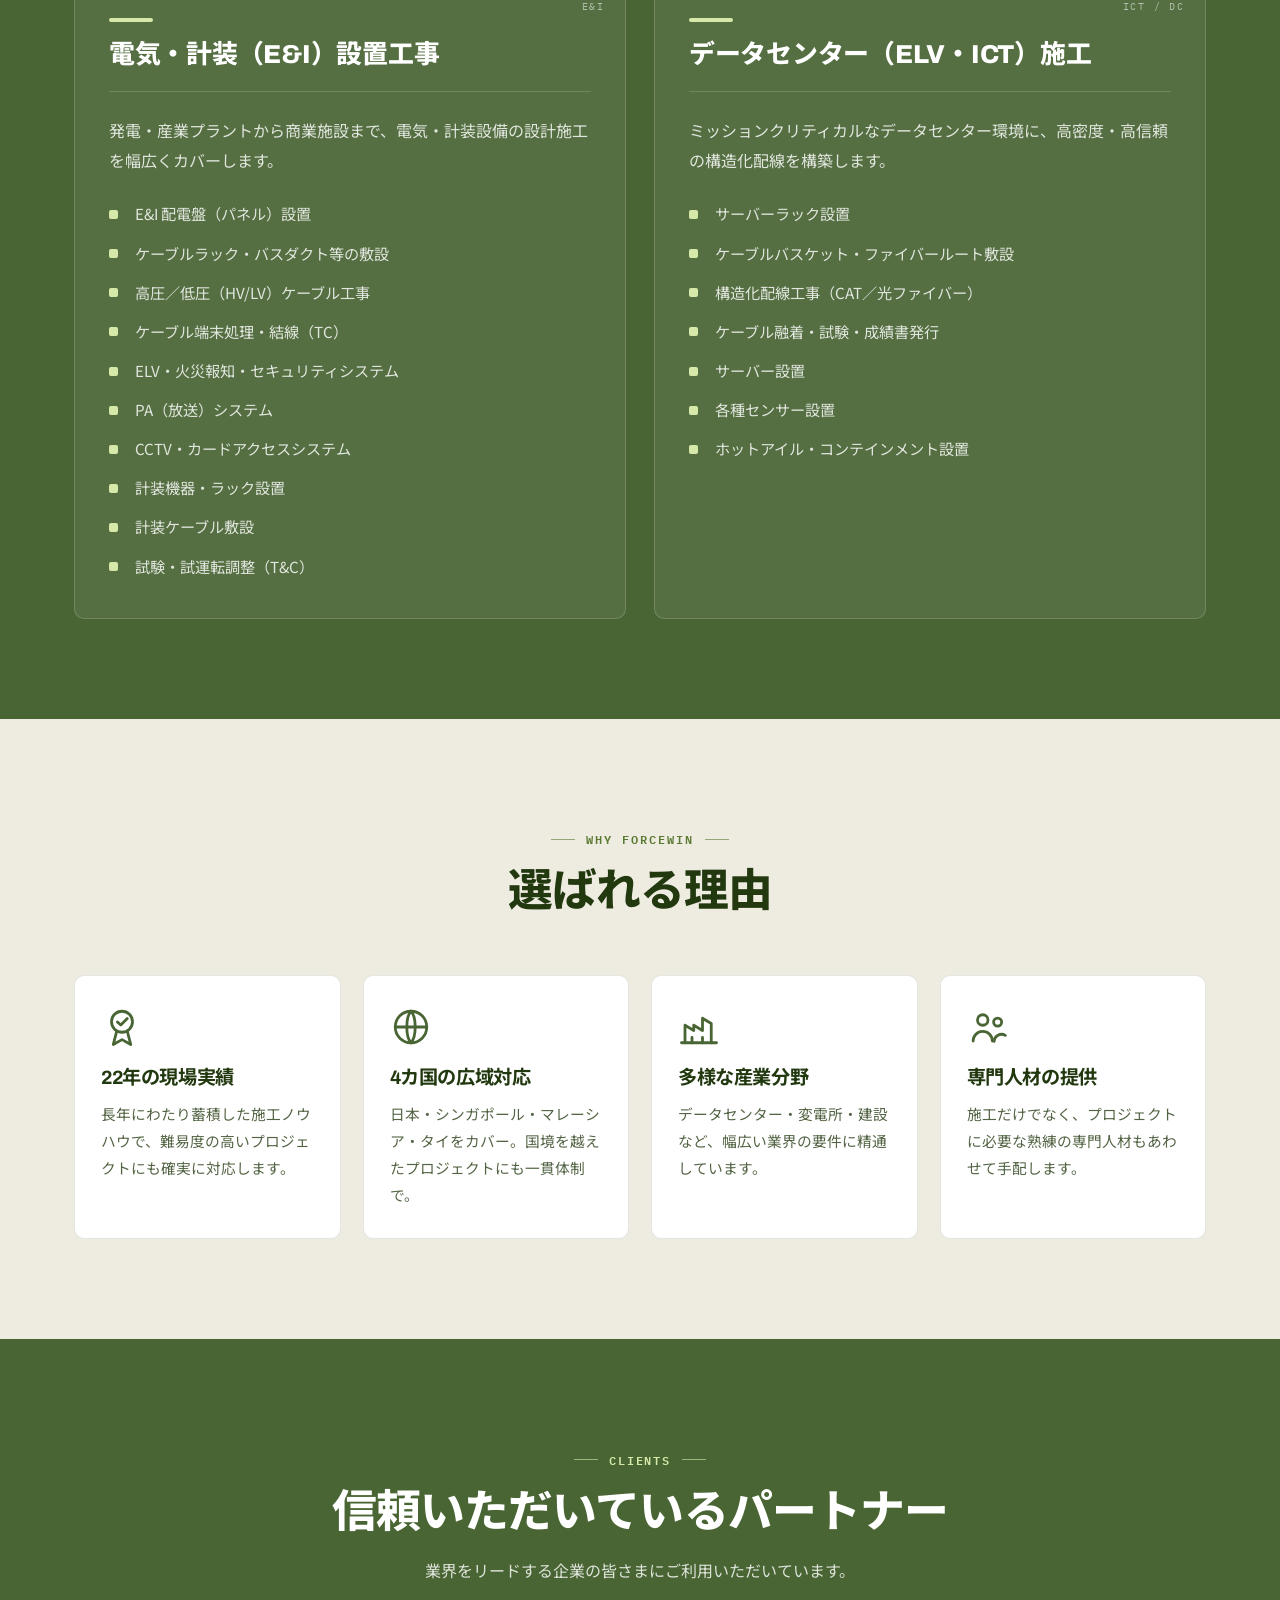
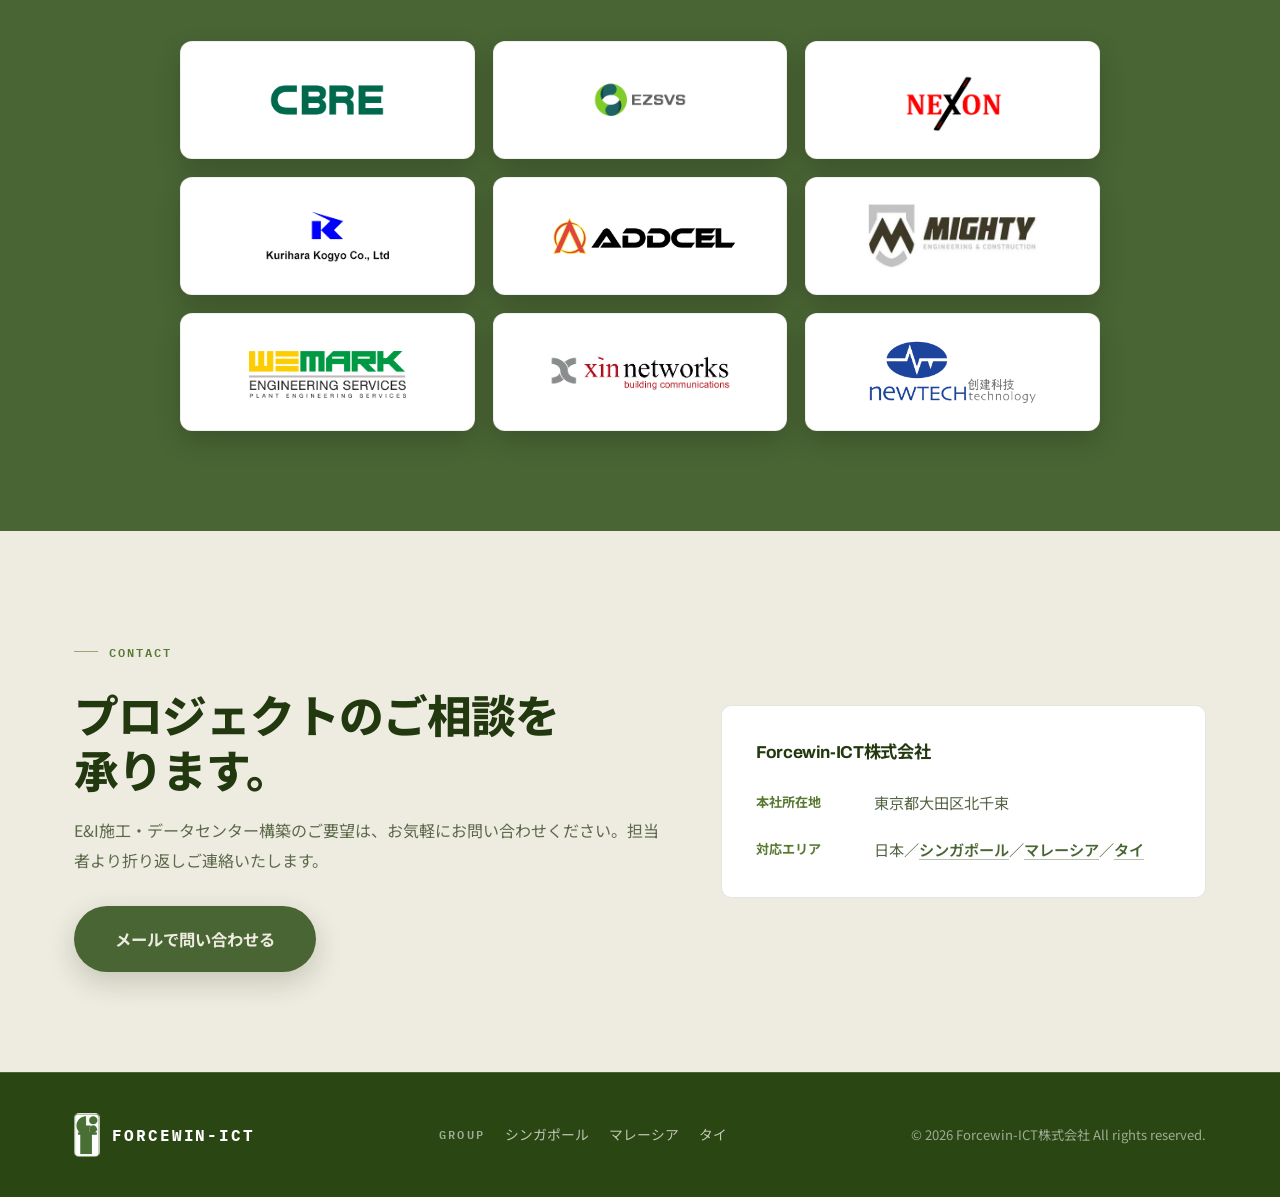
==== commit b08244c3: "採用ページを新設（/recruit/）：求人内容＋応募フォーム - 求人票の内容（募集要項・業務内容・要件・選考プロセス等）をサイトデザインで掲載 - FormSubmit経由の応募フォーム（履歴書添" ====
--- a/docs/index.html
+++ b/docs/index.html
@@ -35,6 +35,7 @@
       <a href="#services">サービス</a>
       <a href="#strengths">強み</a>
       <a href="#clients">取引実績</a>
+      <a href="/recruit/">採用情報</a>
       <a href="#contact" class="nav-cta">お問い合わせ</a>
     </nav>
     <button class="menu-toggle" id="menuToggle" aria-label="メニューを開く" aria-expanded="false">
@@ -46,6 +47,7 @@
     <a href="#services">サービス</a>
     <a href="#strengths">強み</a>
     <a href="#clients">取引実績</a>
+    <a href="/recruit/">採用情報</a>
     <a href="#contact">お問い合わせ</a>
   </nav>
 </header>
--- a/docs/assets/css/styles.css
+++ b/docs/assets/css/styles.css
@@ -75,8 +75,9 @@
 }
 .nav a:not(.nav-cta):hover{color:#1f3a0e}
 .nav a:not(.nav-cta):hover::after{width:100%}
+.nav a.nav-cta,
 .nav-cta{
-  background:#496534;color:var(--cream);font-weight:700;
+  background:#496534;color:#fff;font-weight:700;
   padding:9px 18px;border-radius:999px;transition:transform .2s,box-shadow .2s,background .2s;
 }
 .nav-cta:hover{transform:translateY(-2px);background:#3a5320;box-shadow:0 8px 22px rgba(42,70,18,.3)}
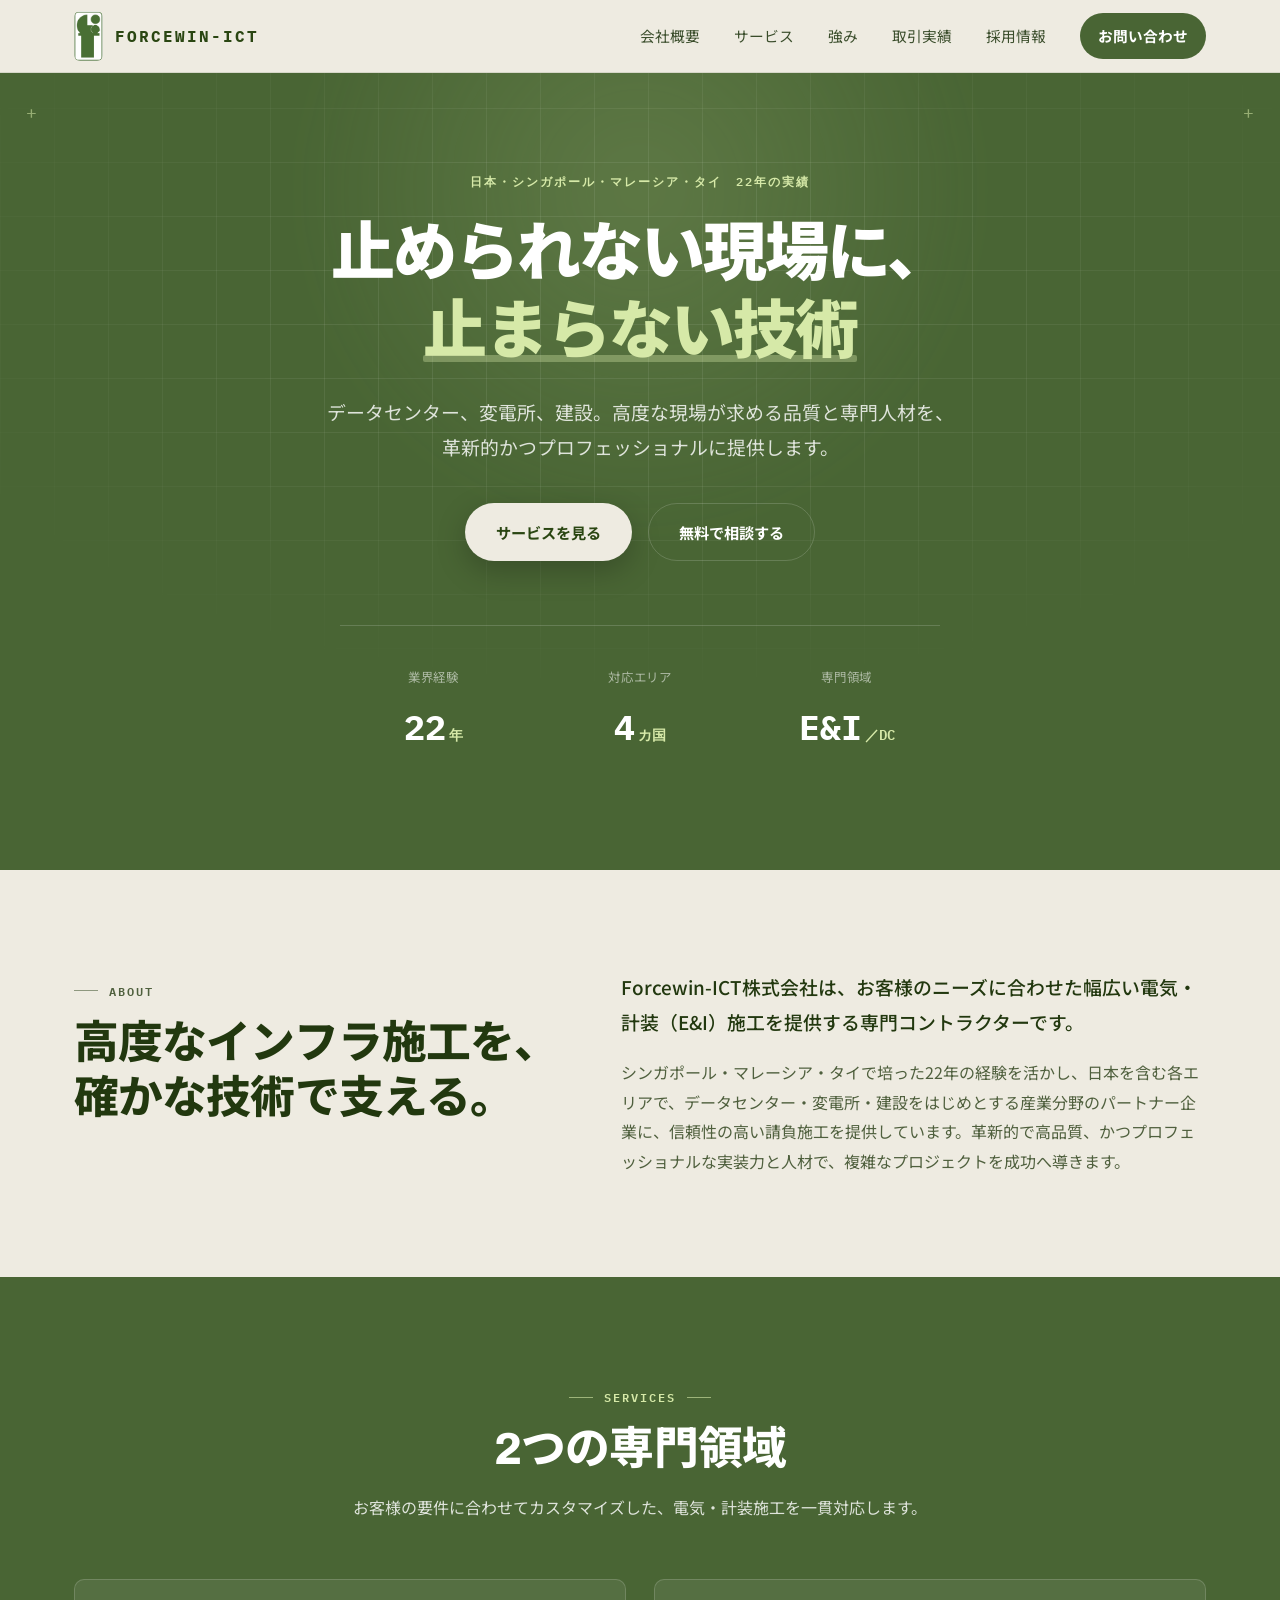
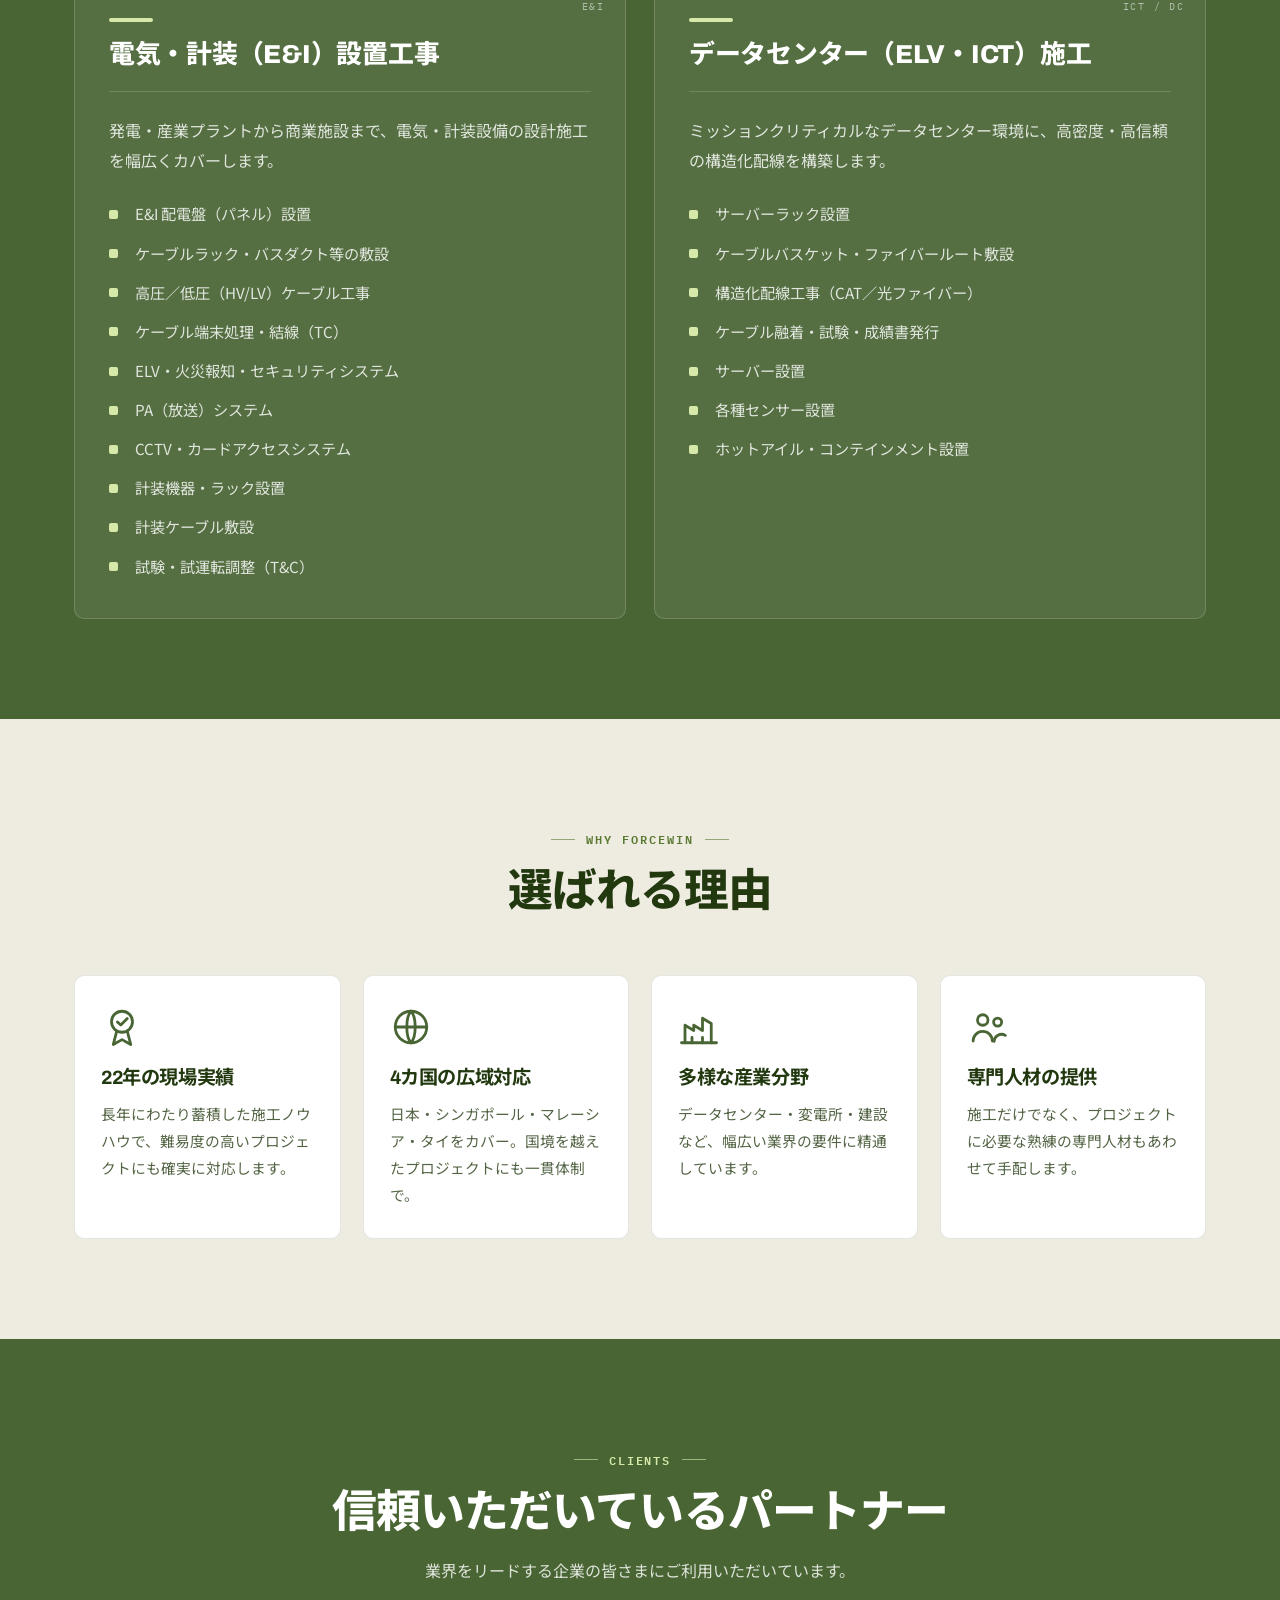
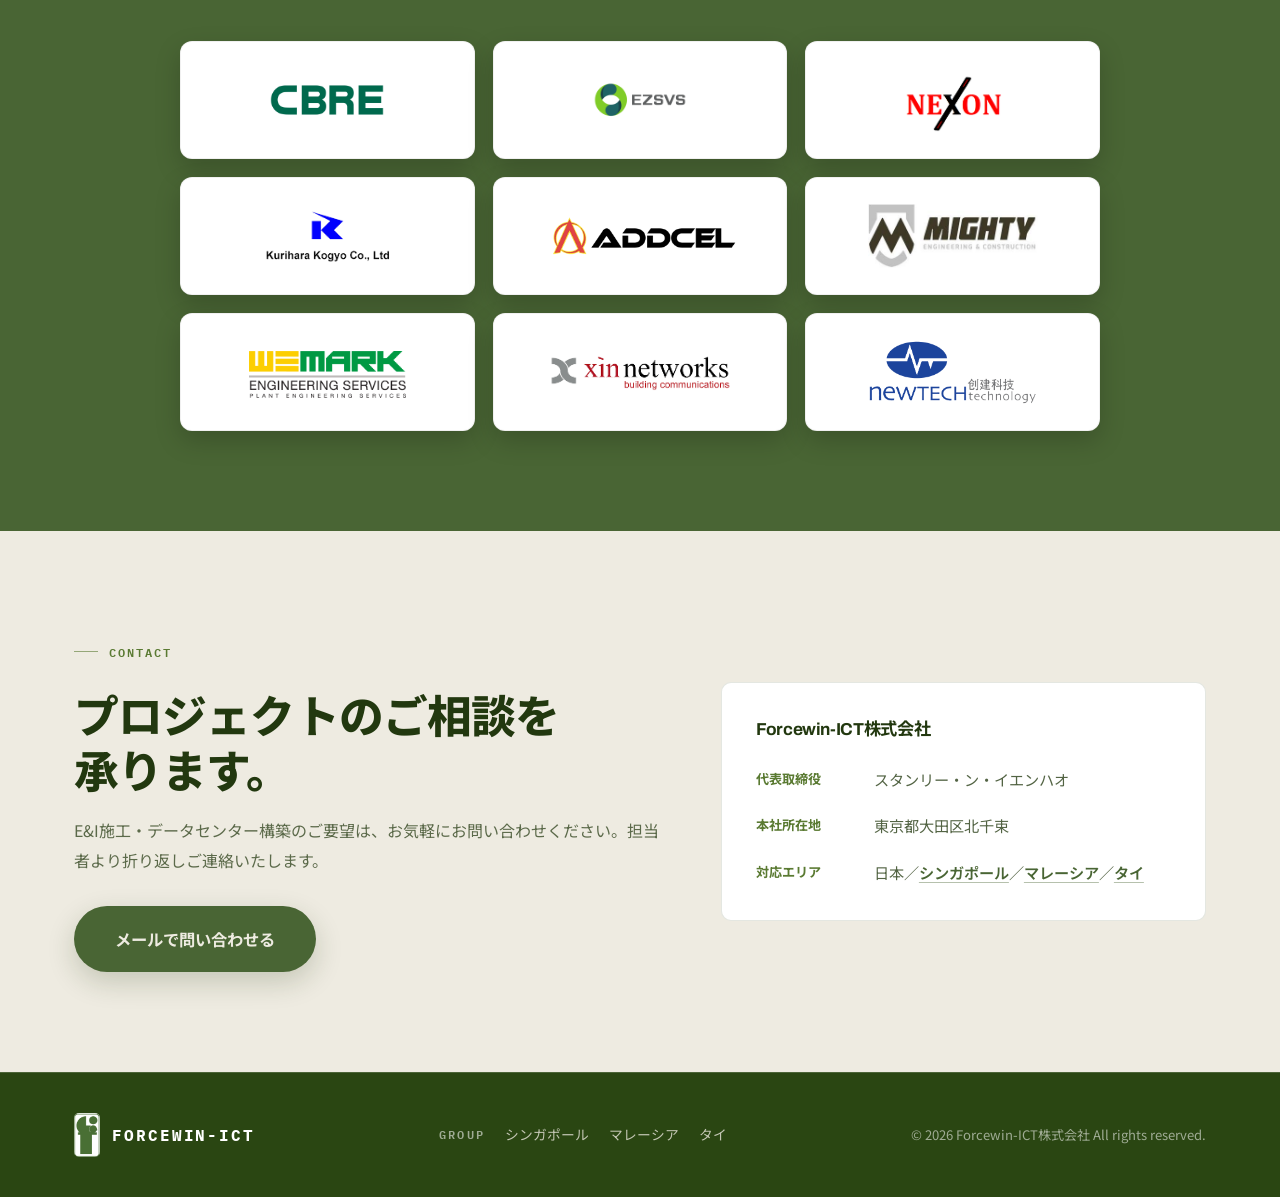
==== commit dbb6d3e0: "会社情報カードに代表取締役（スタンリー・ン・イエンハオ）を追加" ====
--- a/docs/index.html
+++ b/docs/index.html
@@ -227,6 +227,7 @@
       <div class="company-card reveal">
         <h3>Forcewin-ICT株式会社</h3>
         <dl class="info-list">
+          <div><dt>代表取締役</dt><dd>スタンリー・ン・イエンハオ</dd></div>
           <div><dt>本社所在地</dt><dd>東京都大田区北千束</dd></div>
           <div><dt>対応エリア</dt><dd>日本／<a href="https://forcewin.com.sg/" target="_blank" rel="noopener">シンガポール</a>／<a href="https://forcewin.com.my/" target="_blank" rel="noopener">マレーシア</a>／<a href="https://forcewin-network.co.th/" target="_blank" rel="noopener">タイ</a></dd></div>
         </dl>
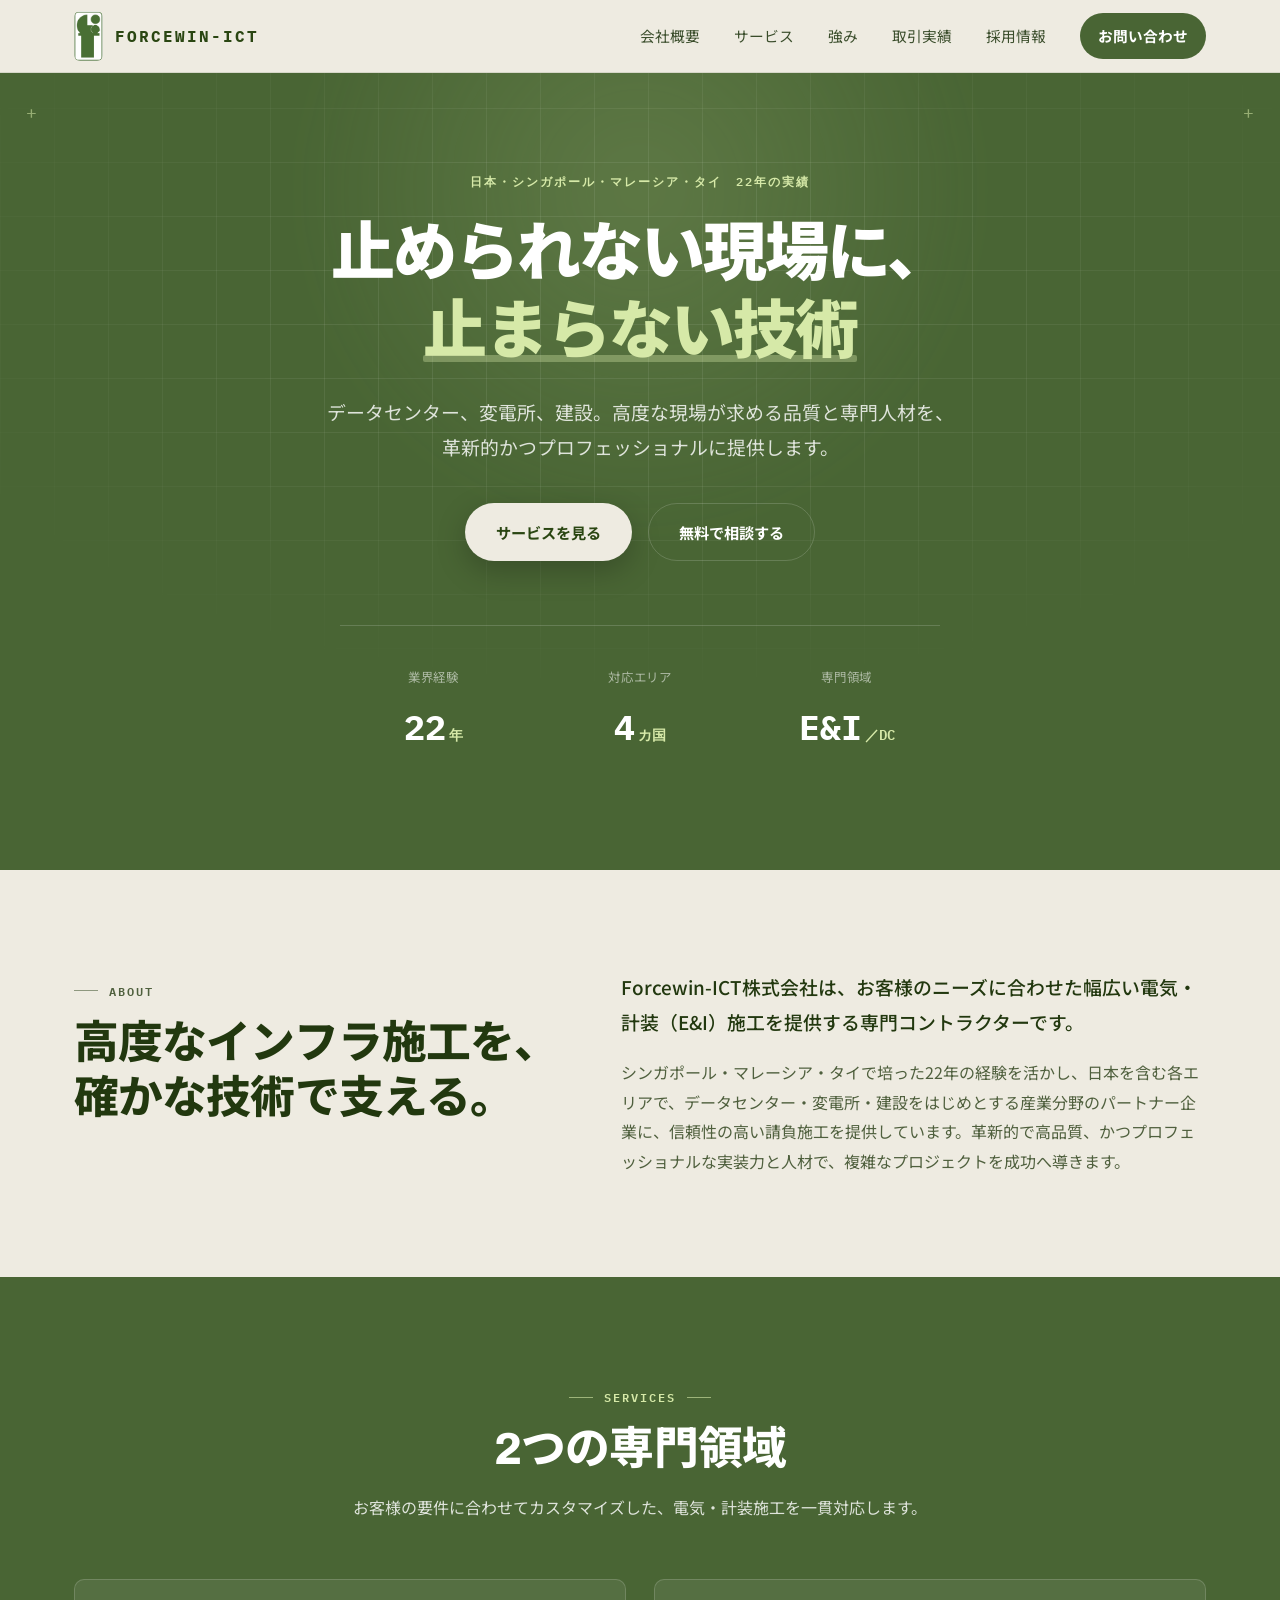
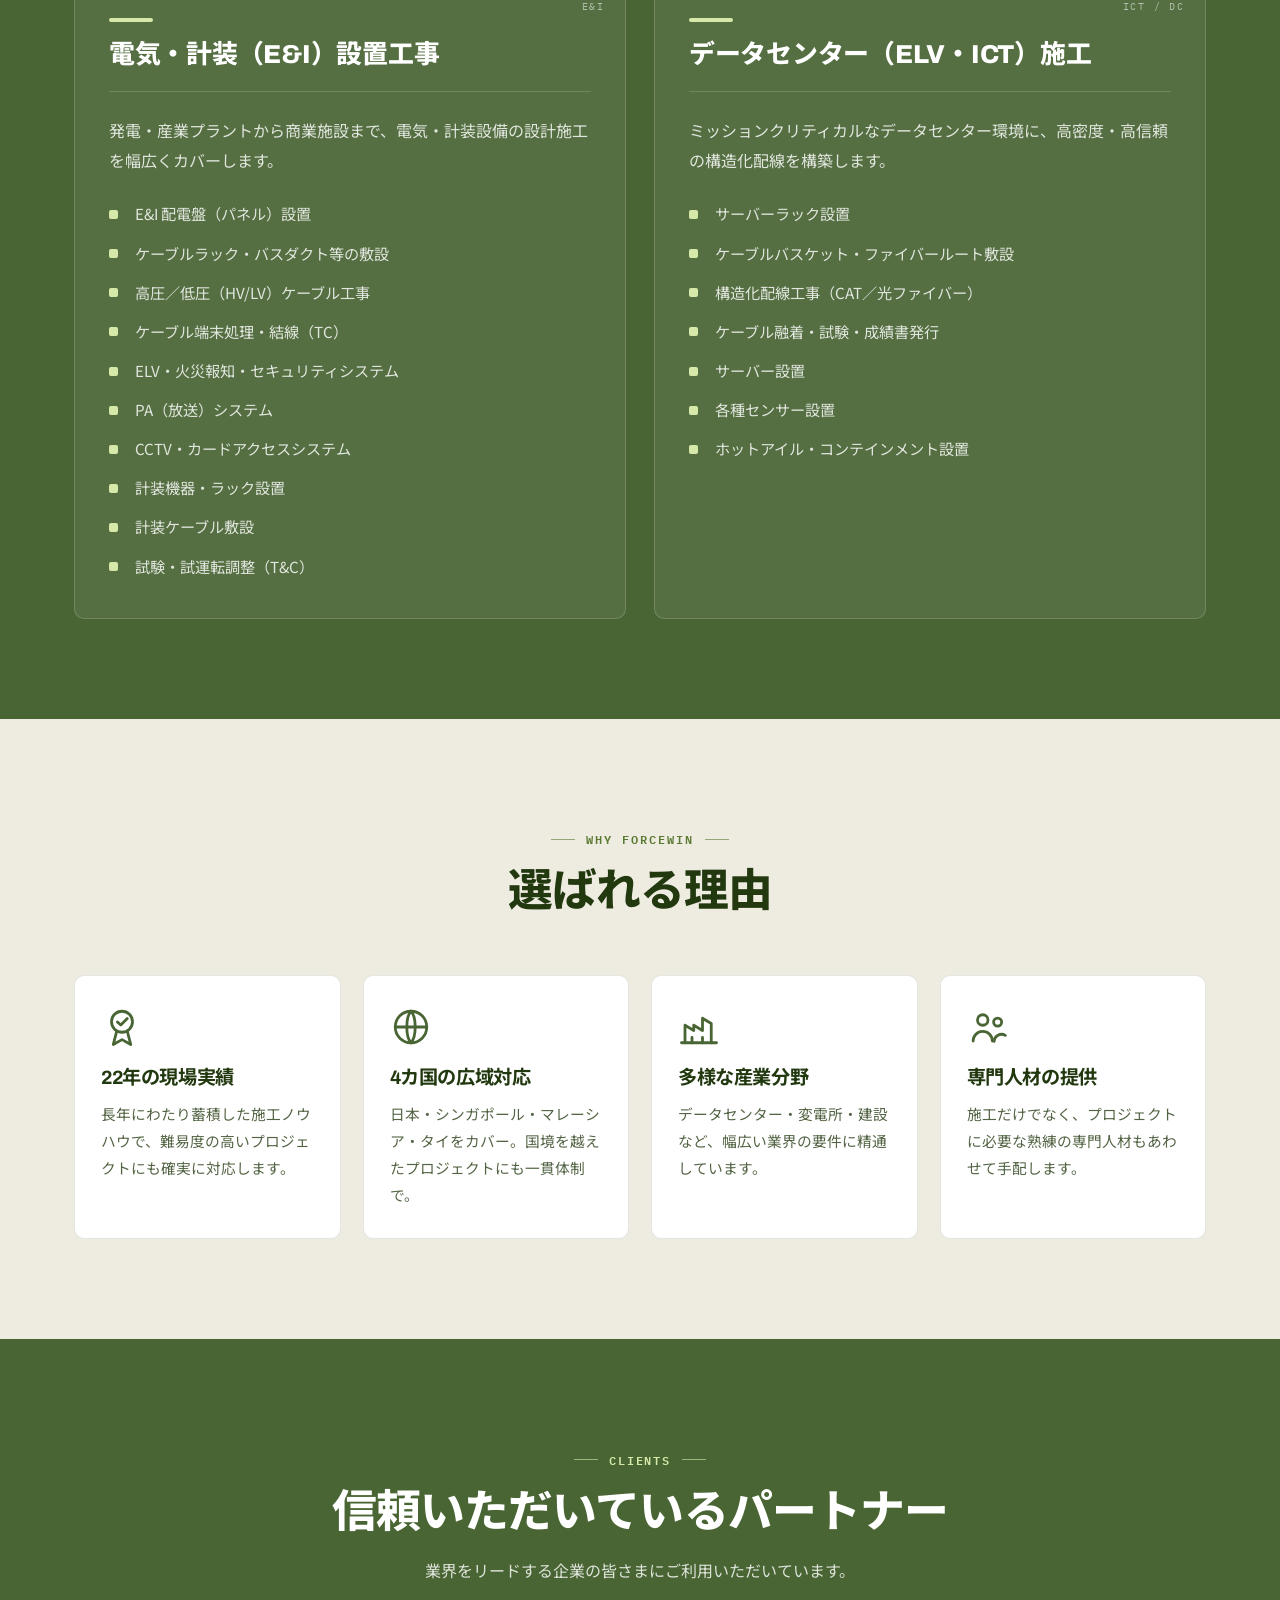
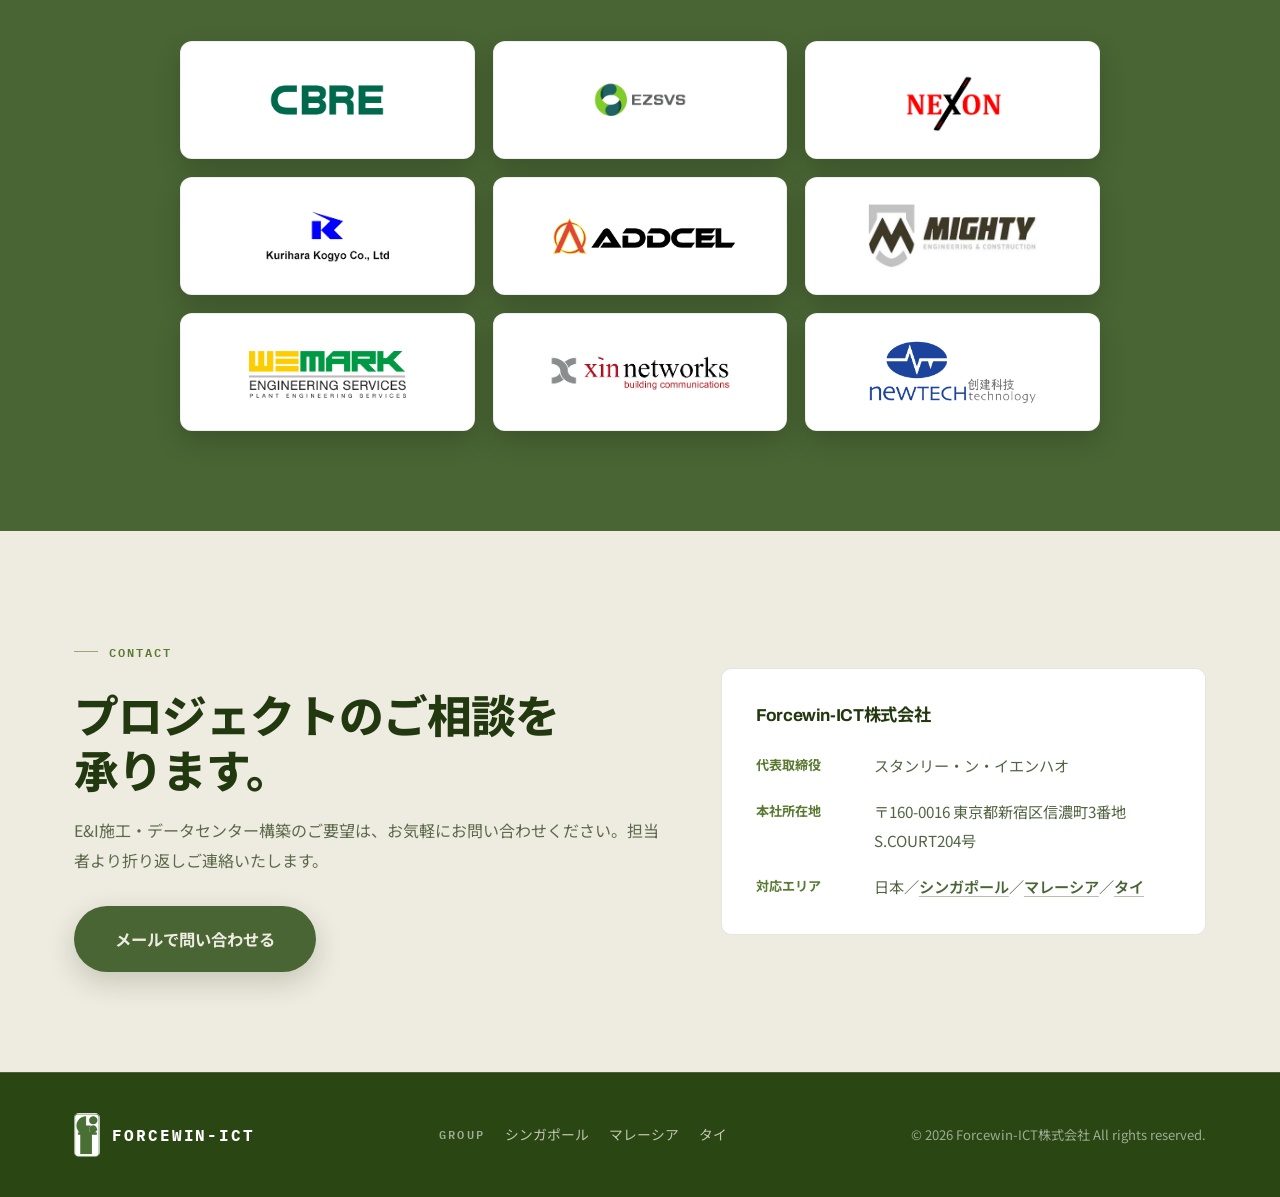
==== commit 28d4ea70: "本社所在地を新住所（新宿区信濃町）に変更 Co-Authored-By: Claude Fable 5 <noreply@anthropic.com>" ====
--- a/docs/index.html
+++ b/docs/index.html
@@ -222,13 +222,13 @@
         <p class="section-label">Contact</p>
         <h2>プロジェクトのご相談を<br>承ります。</h2>
         <p class="section-sub">E&amp;I施工・データセンター構築のご要望は、お気軽にお問い合わせください。担当者より折り返しご連絡いたします。</p>
-        <a href="mailto:info@forcewin.com.sg" class="btn btn-primary btn-lg">メールで問い合わせる</a>
+        <a href="mailto:stanley.ng@forcewin-ict.jp" class="btn btn-primary btn-lg">メールで問い合わせる</a>
       </div>
       <div class="company-card reveal">
         <h3>Forcewin-ICT株式会社</h3>
         <dl class="info-list">
           <div><dt>代表取締役</dt><dd>スタンリー・ン・イエンハオ</dd></div>
-          <div><dt>本社所在地</dt><dd>東京都大田区北千束</dd></div>
+          <div><dt>本社所在地</dt><dd>〒160-0016 東京都新宿区信濃町3番地S.COURT204号</dd></div>
           <div><dt>対応エリア</dt><dd>日本／<a href="https://forcewin.com.sg/" target="_blank" rel="noopener">シンガポール</a>／<a href="https://forcewin.com.my/" target="_blank" rel="noopener">マレーシア</a>／<a href="https://forcewin-network.co.th/" target="_blank" rel="noopener">タイ</a></dd></div>
         </dl>
       </div>
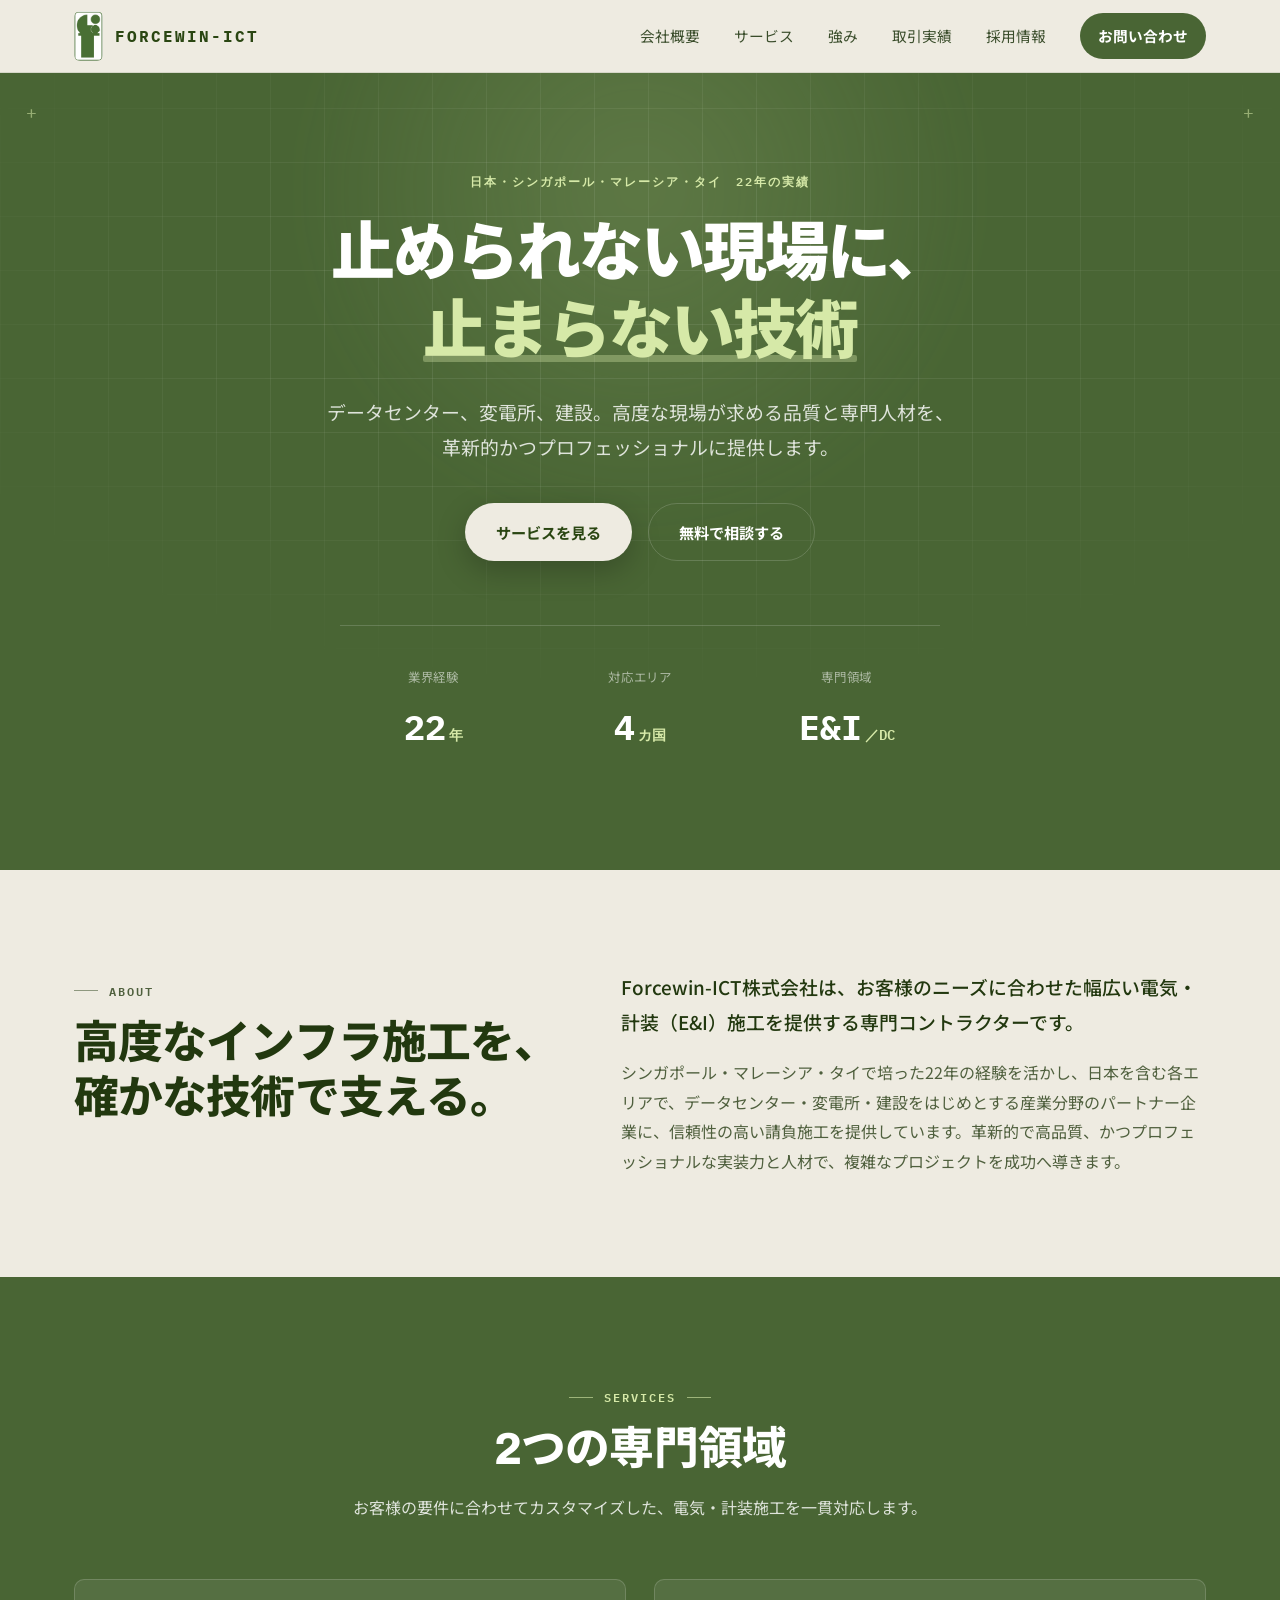
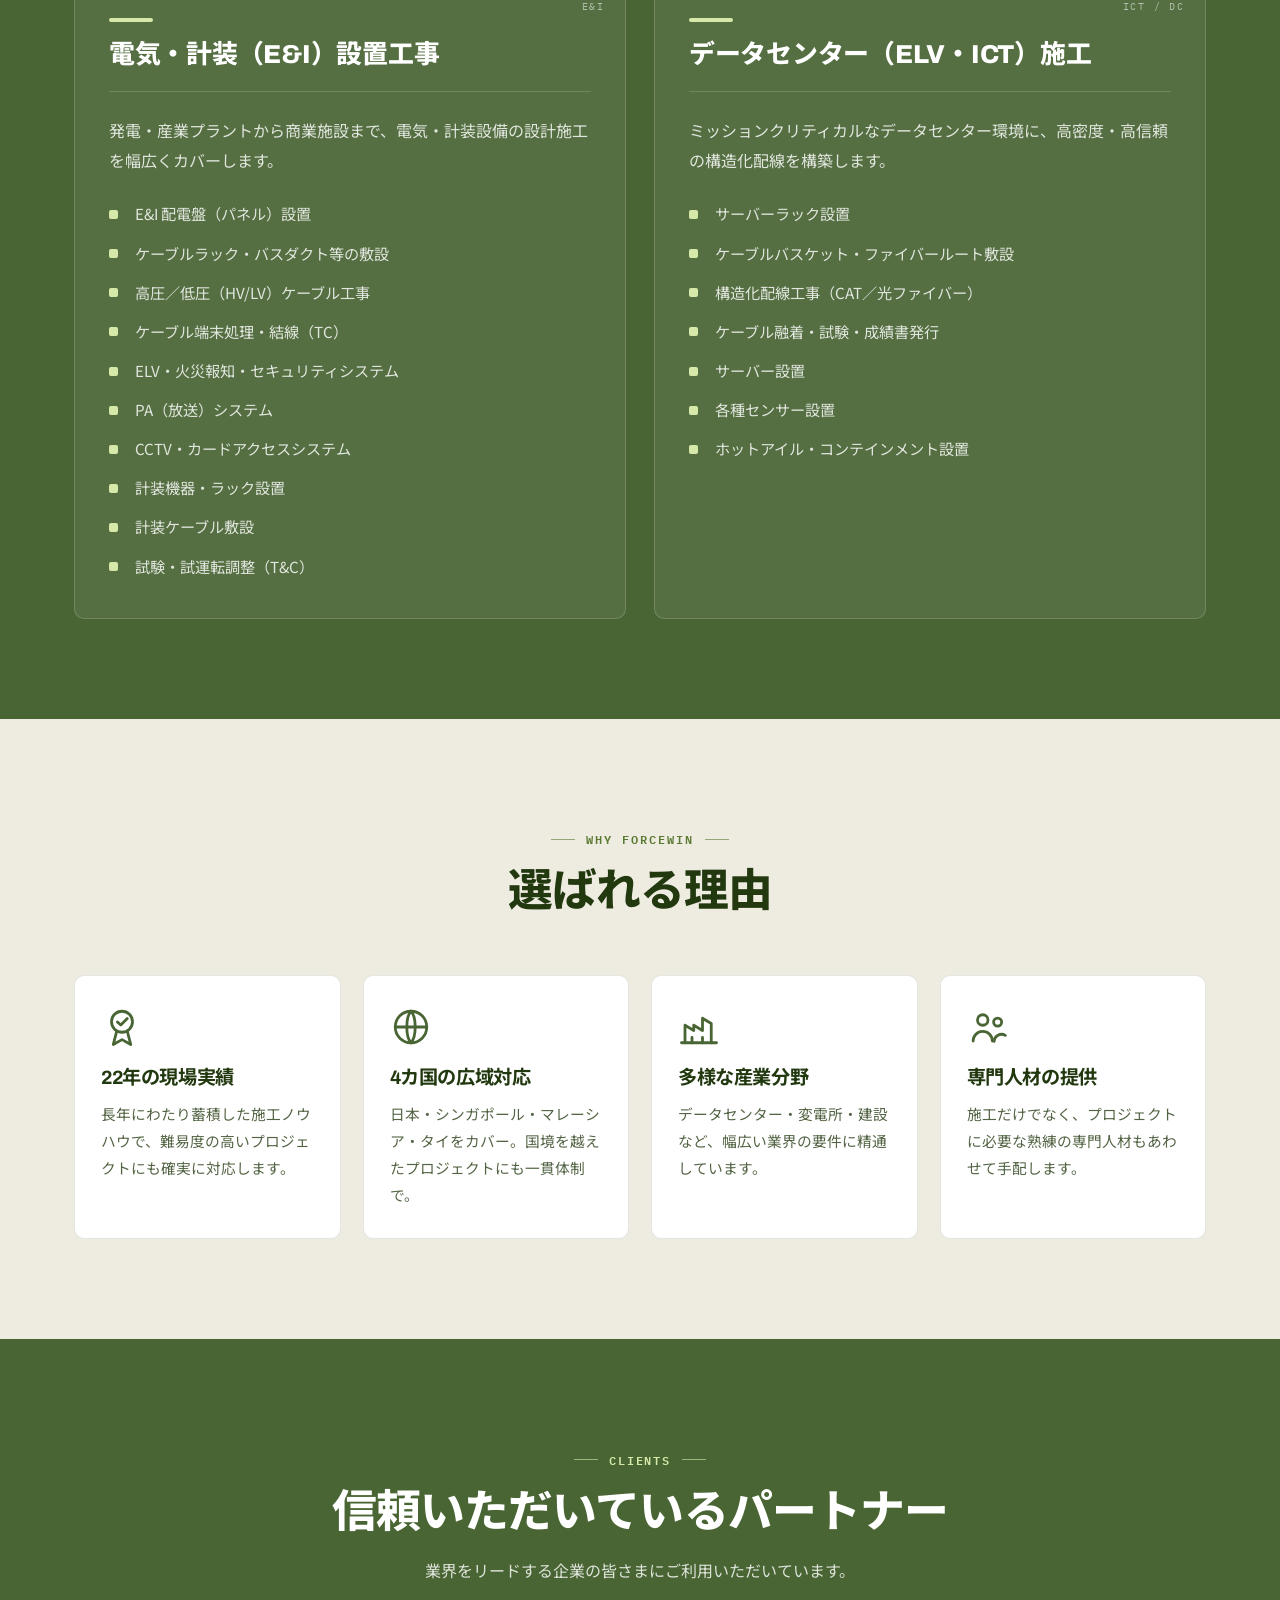
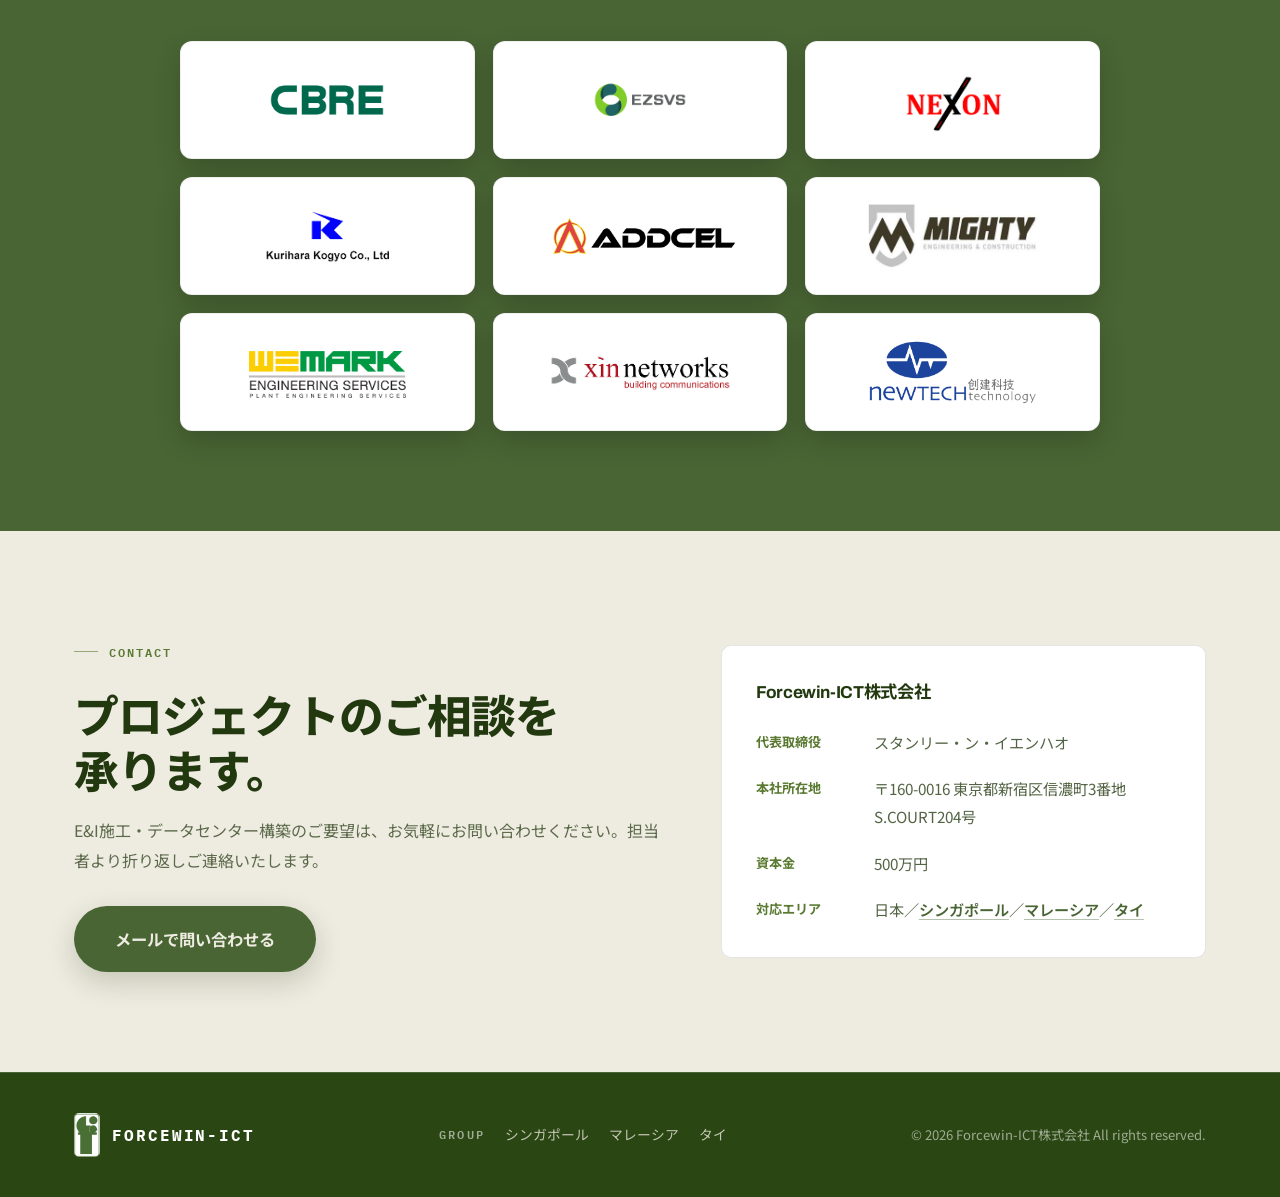
==== commit 5414889a: "会社概要に資本金（500万円）を追加 Co-Authored-By: Claude Fable 5 <noreply@anthropic.com>" ====
--- a/docs/index.html
+++ b/docs/index.html
@@ -229,6 +229,7 @@
         <dl class="info-list">
           <div><dt>代表取締役</dt><dd>スタンリー・ン・イエンハオ</dd></div>
           <div><dt>本社所在地</dt><dd>〒160-0016 東京都新宿区信濃町3番地S.COURT204号</dd></div>
+          <div><dt>資本金</dt><dd>500万円</dd></div>
           <div><dt>対応エリア</dt><dd>日本／<a href="https://forcewin.com.sg/" target="_blank" rel="noopener">シンガポール</a>／<a href="https://forcewin.com.my/" target="_blank" rel="noopener">マレーシア</a>／<a href="https://forcewin-network.co.th/" target="_blank" rel="noopener">タイ</a></dd></div>
         </dl>
       </div>
